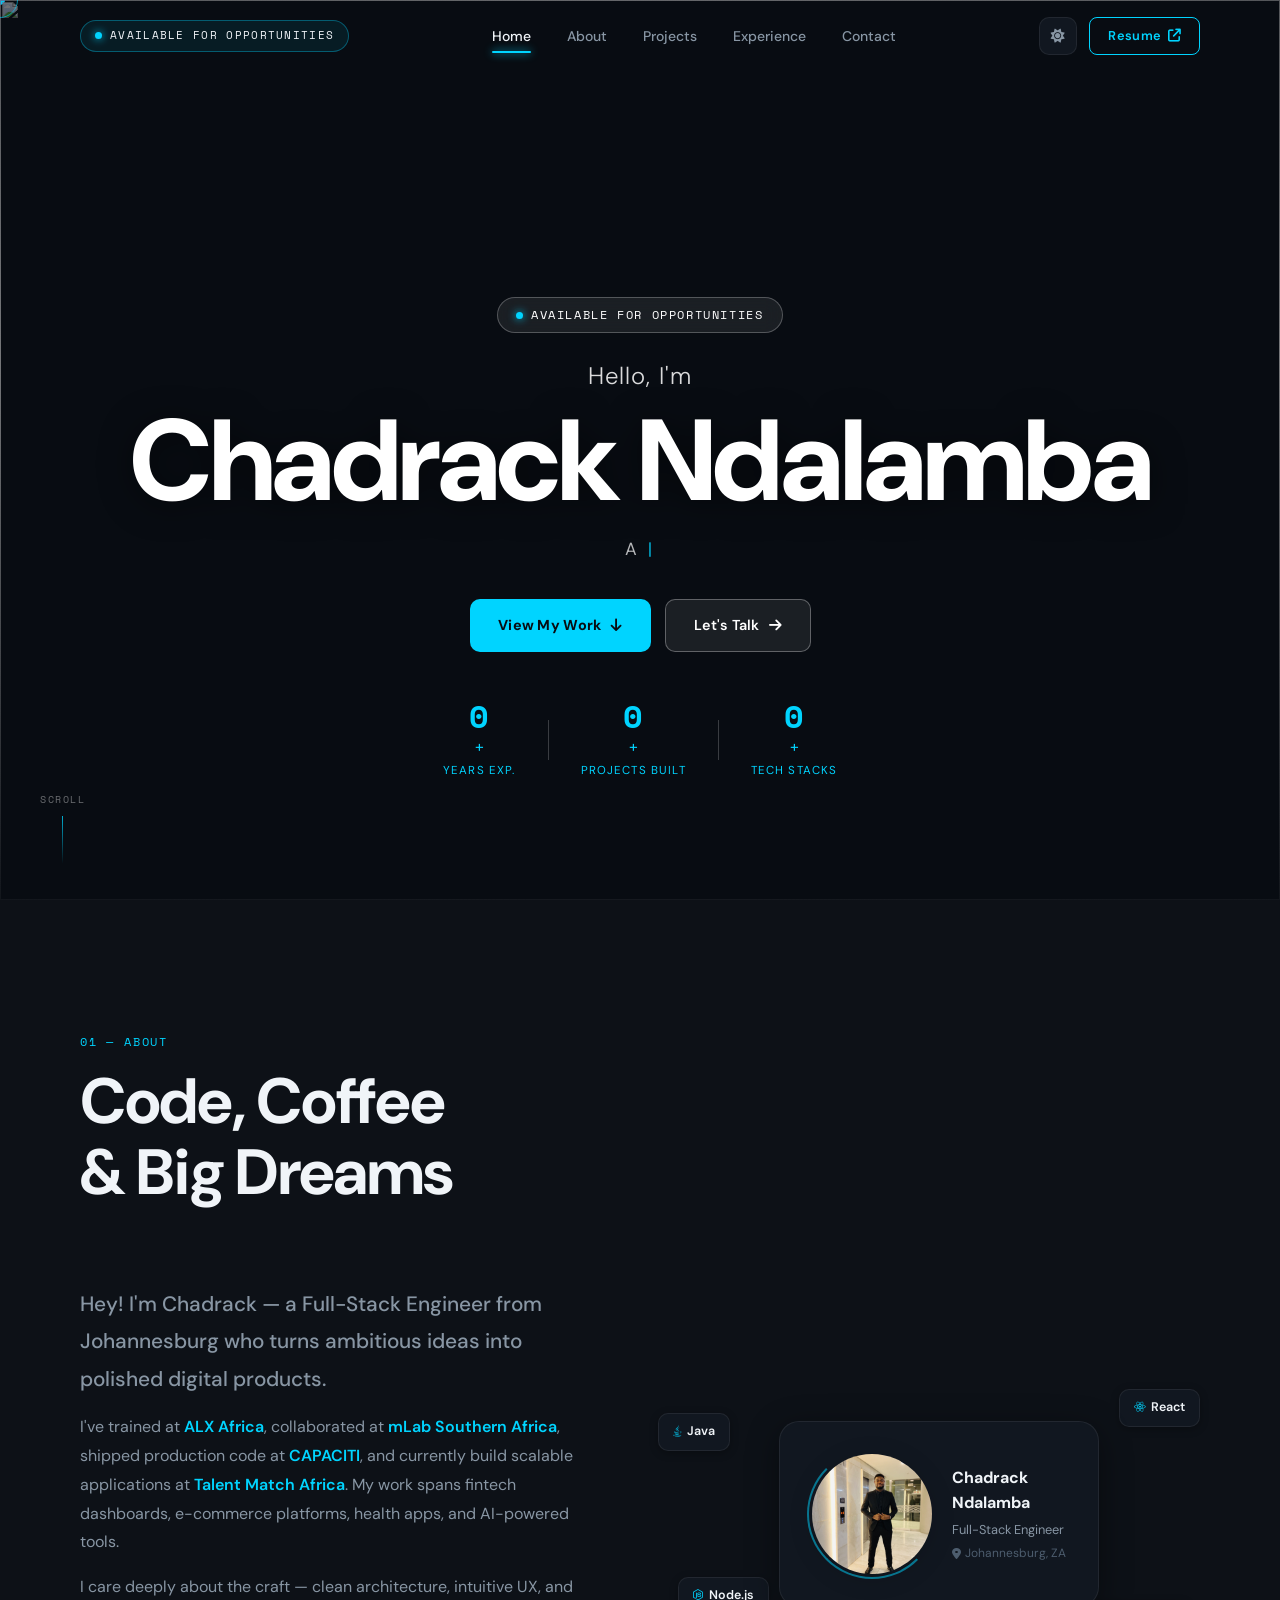
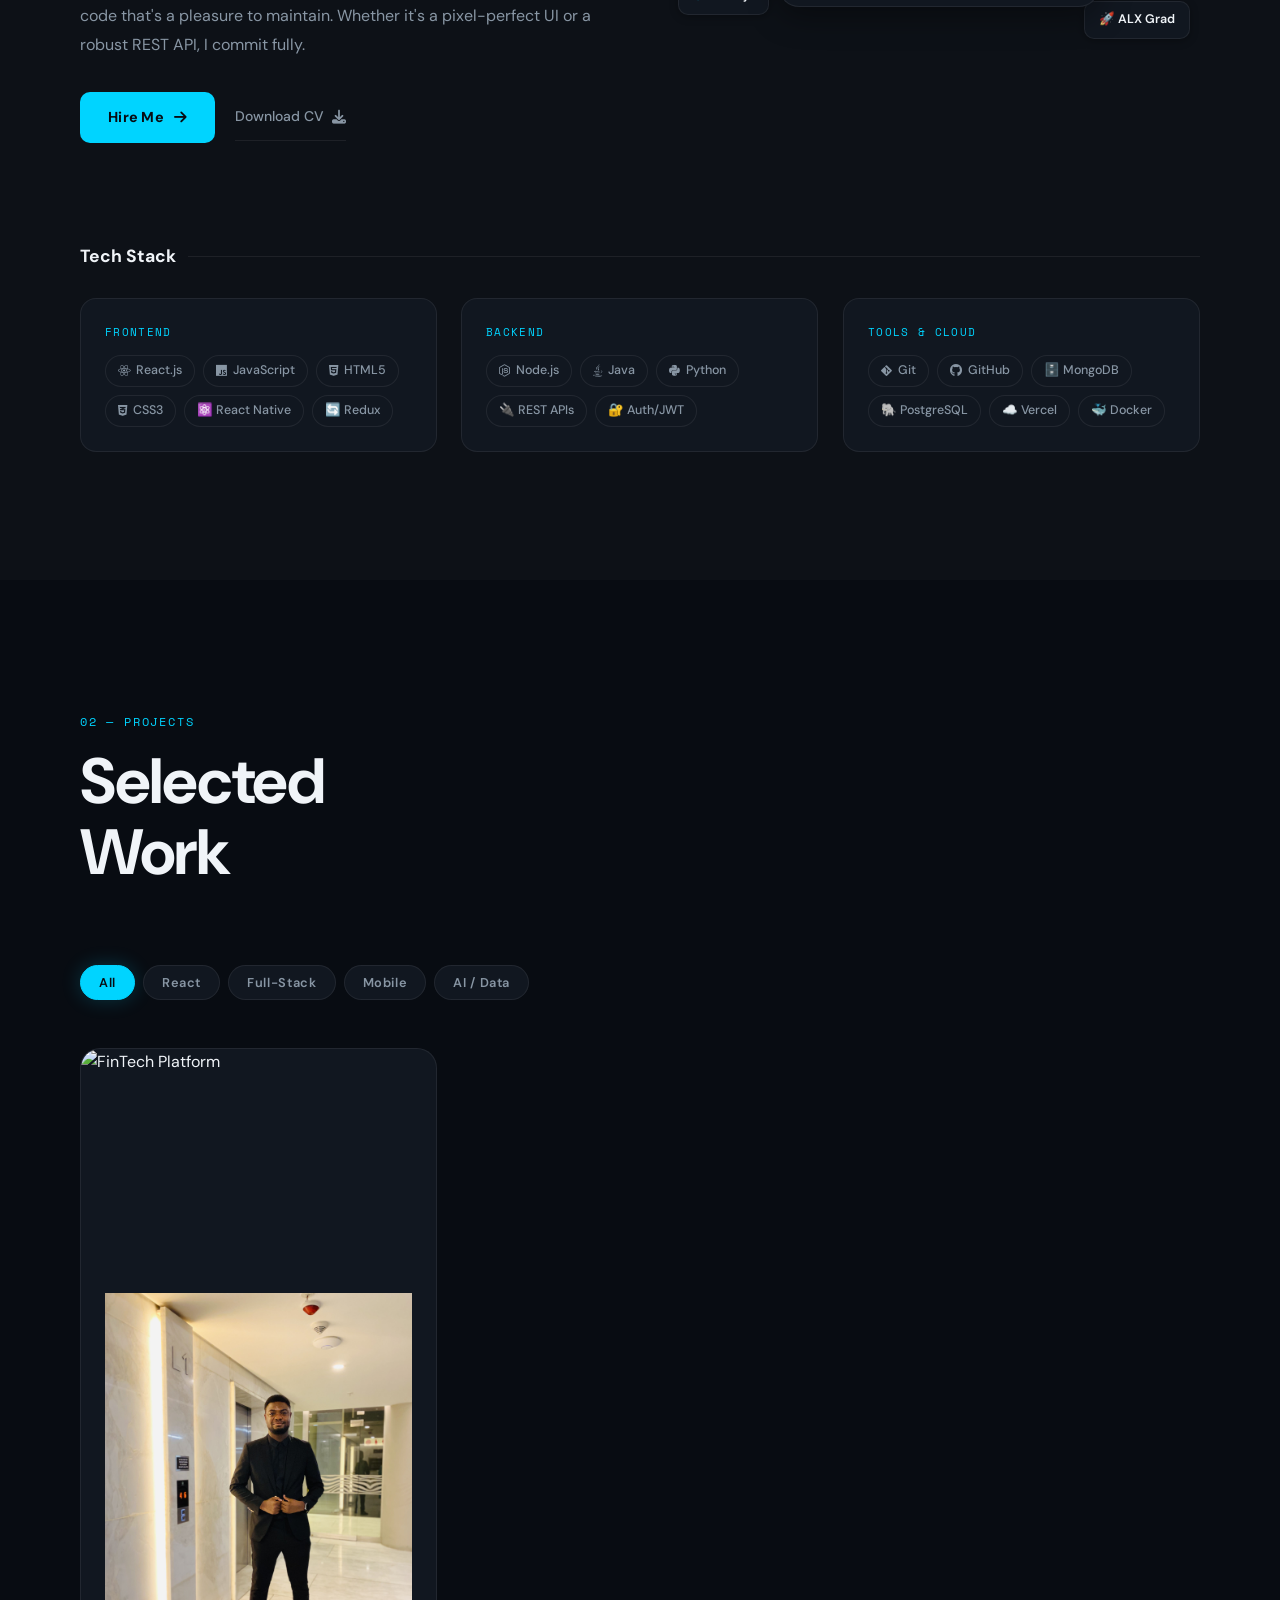
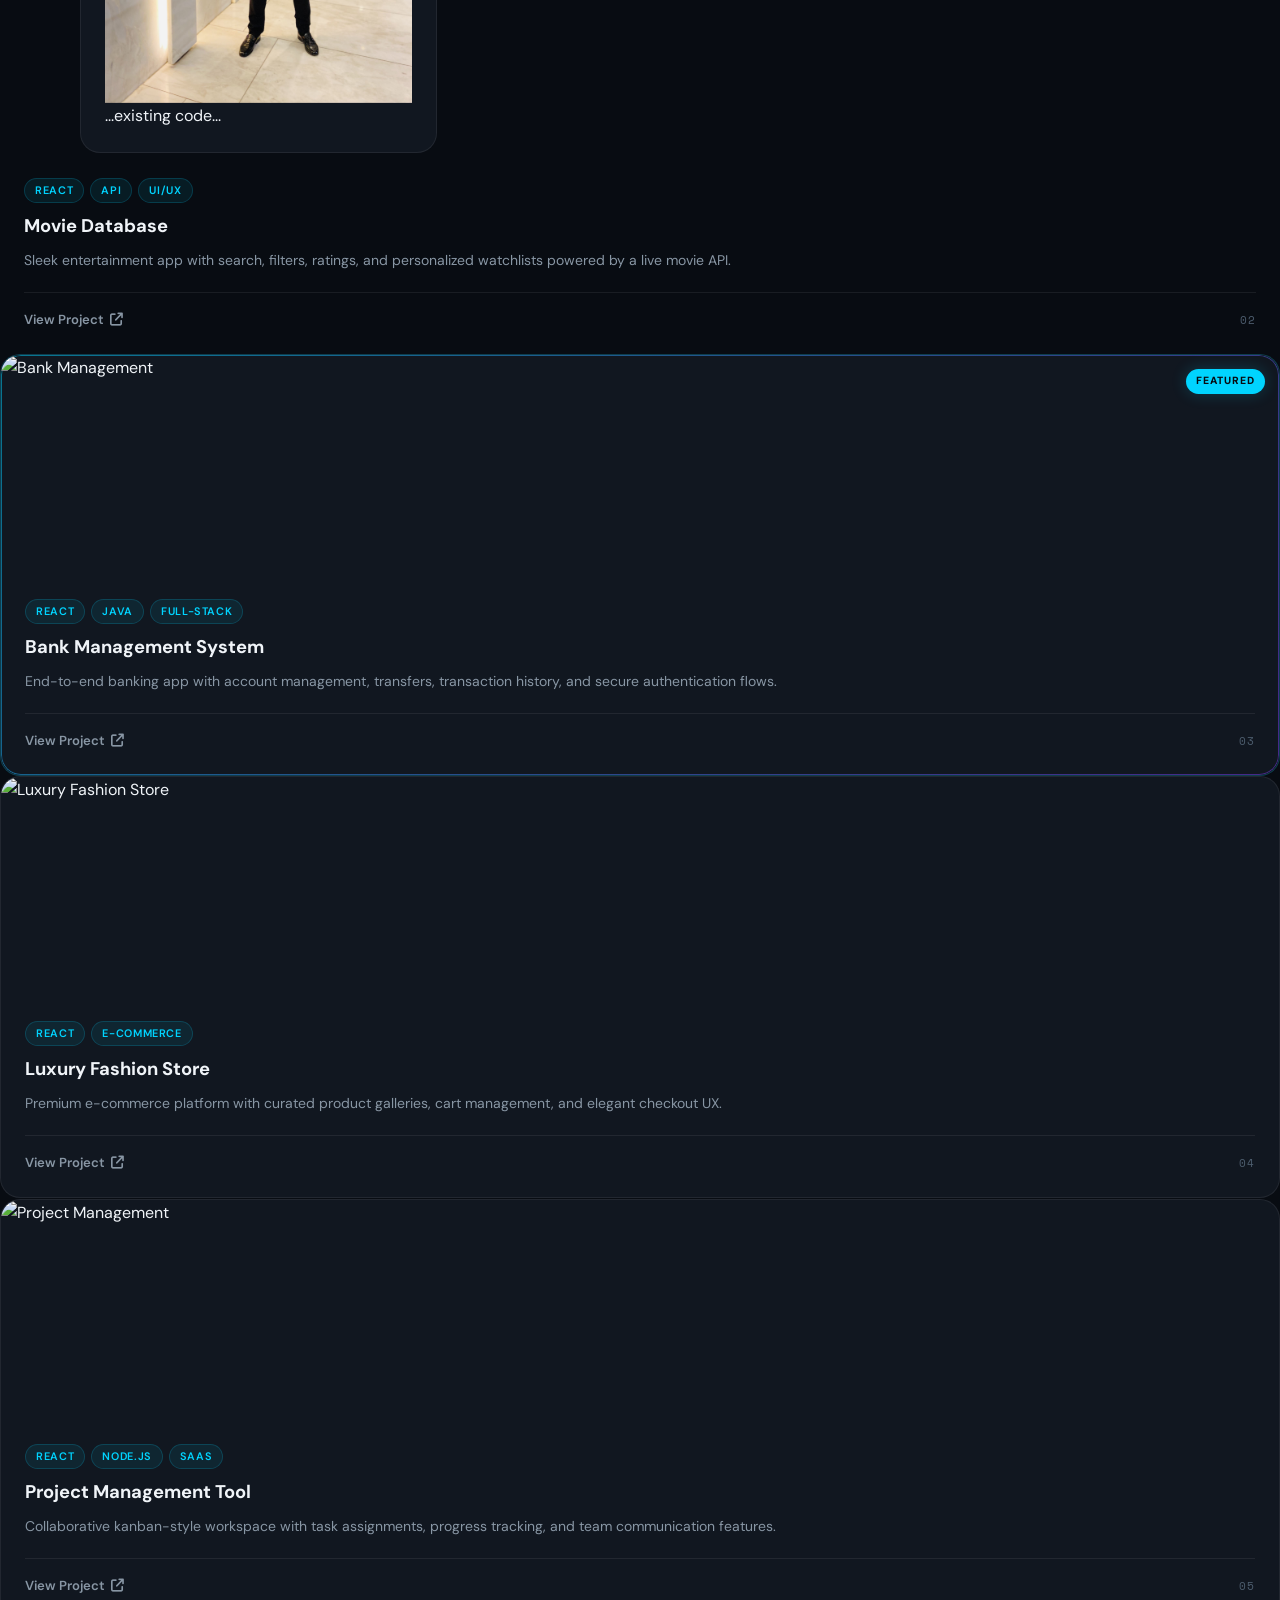
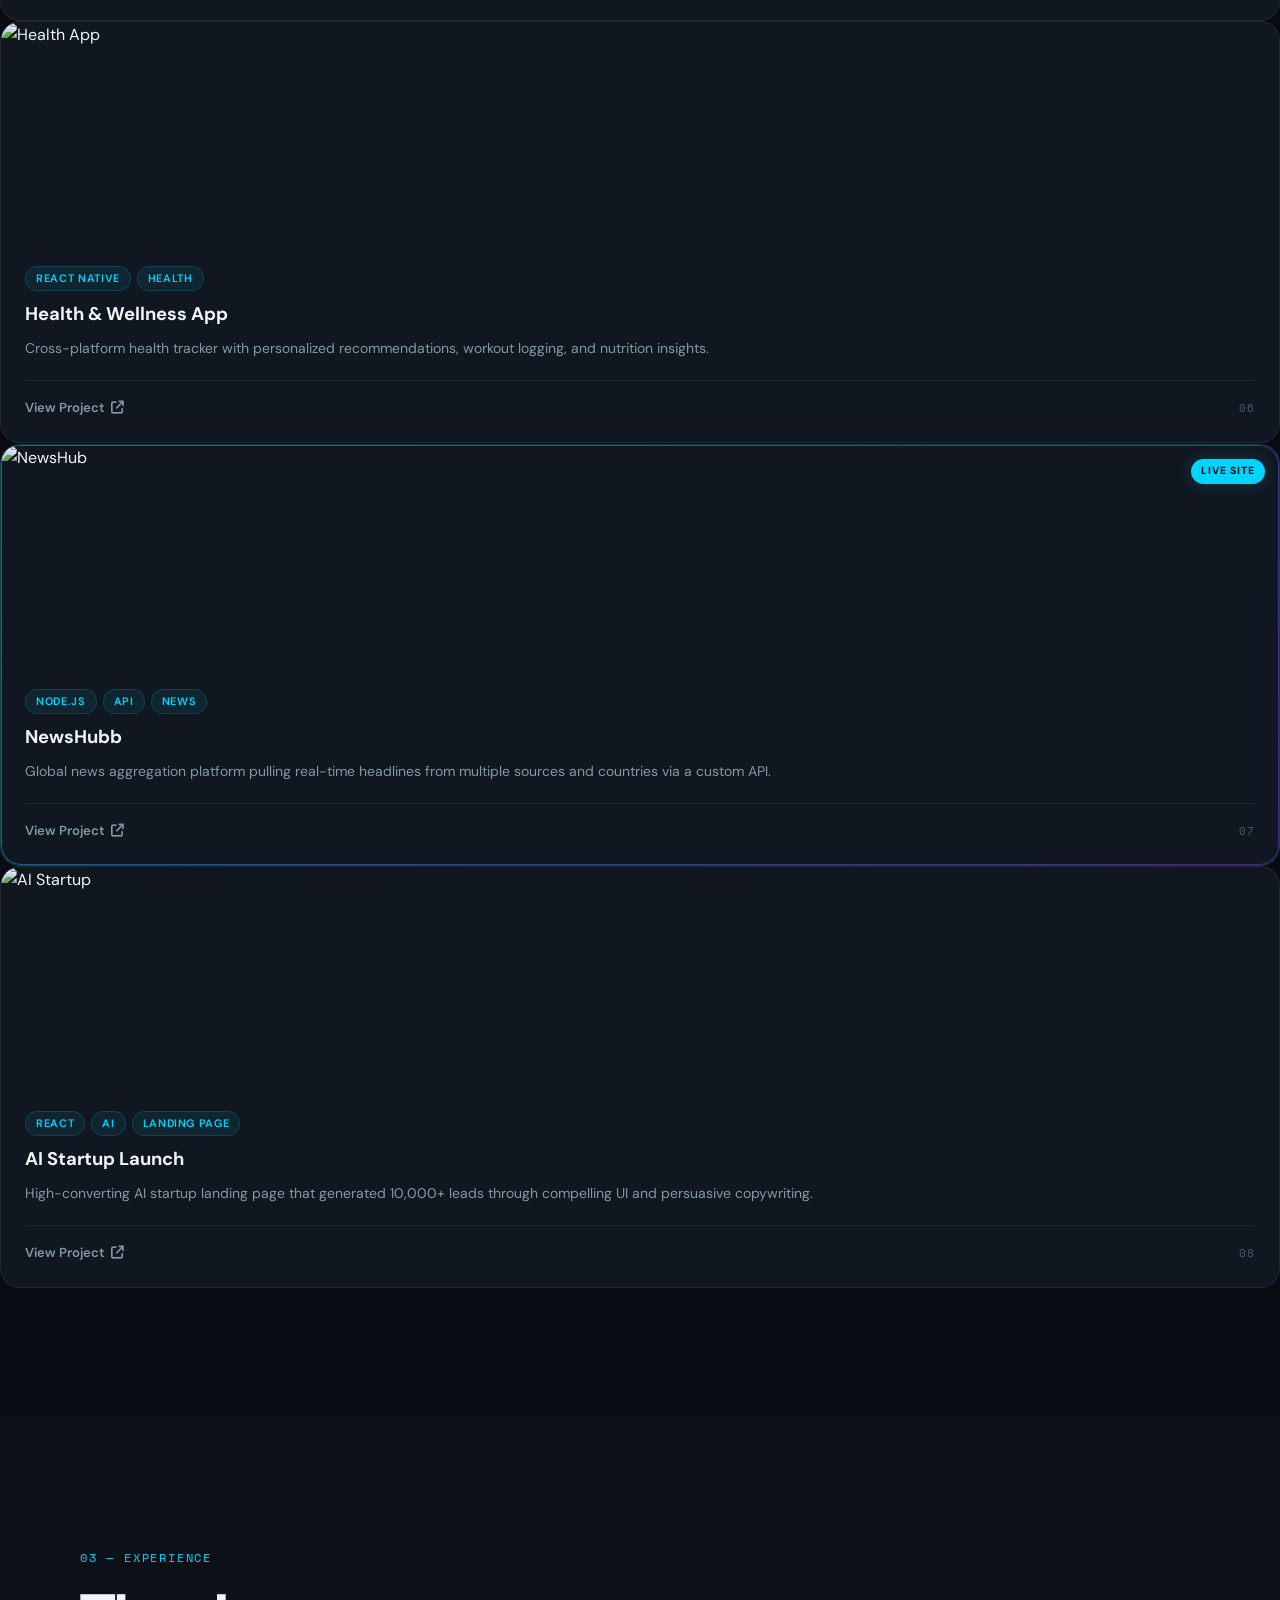
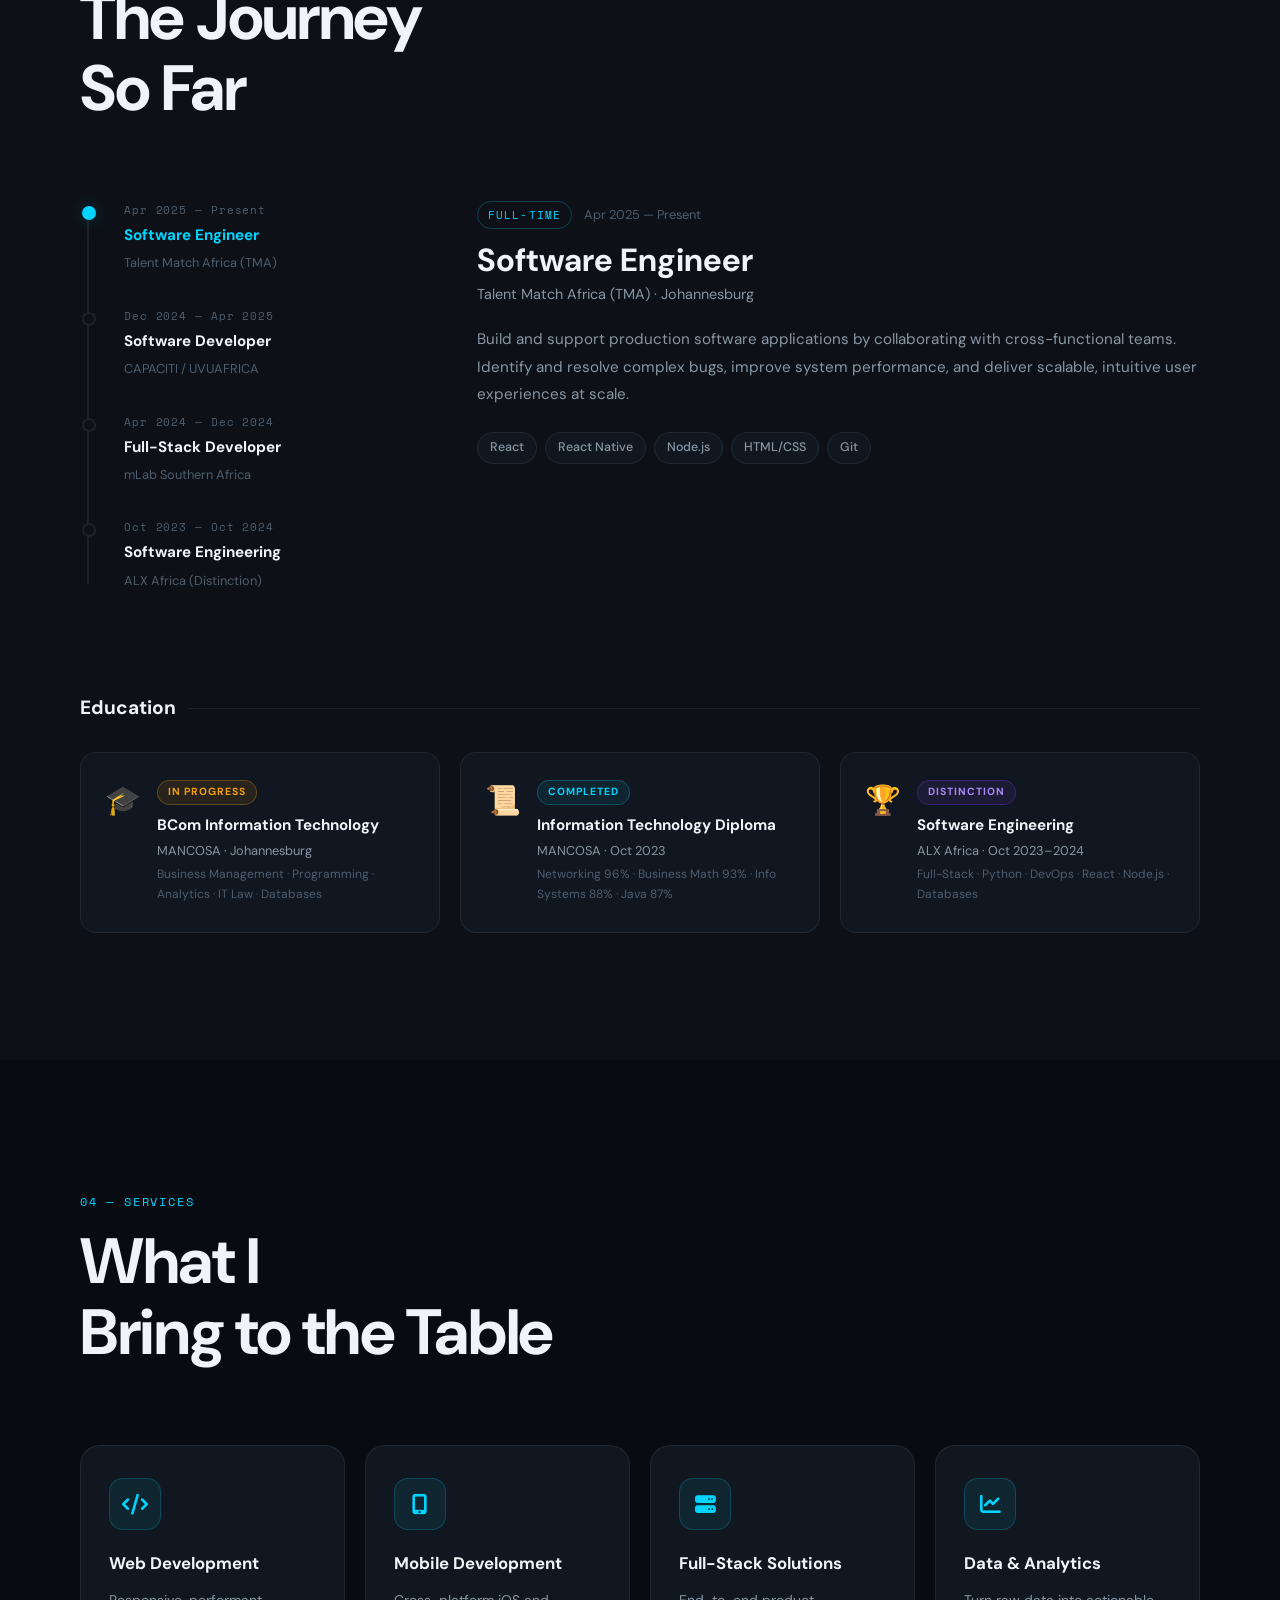
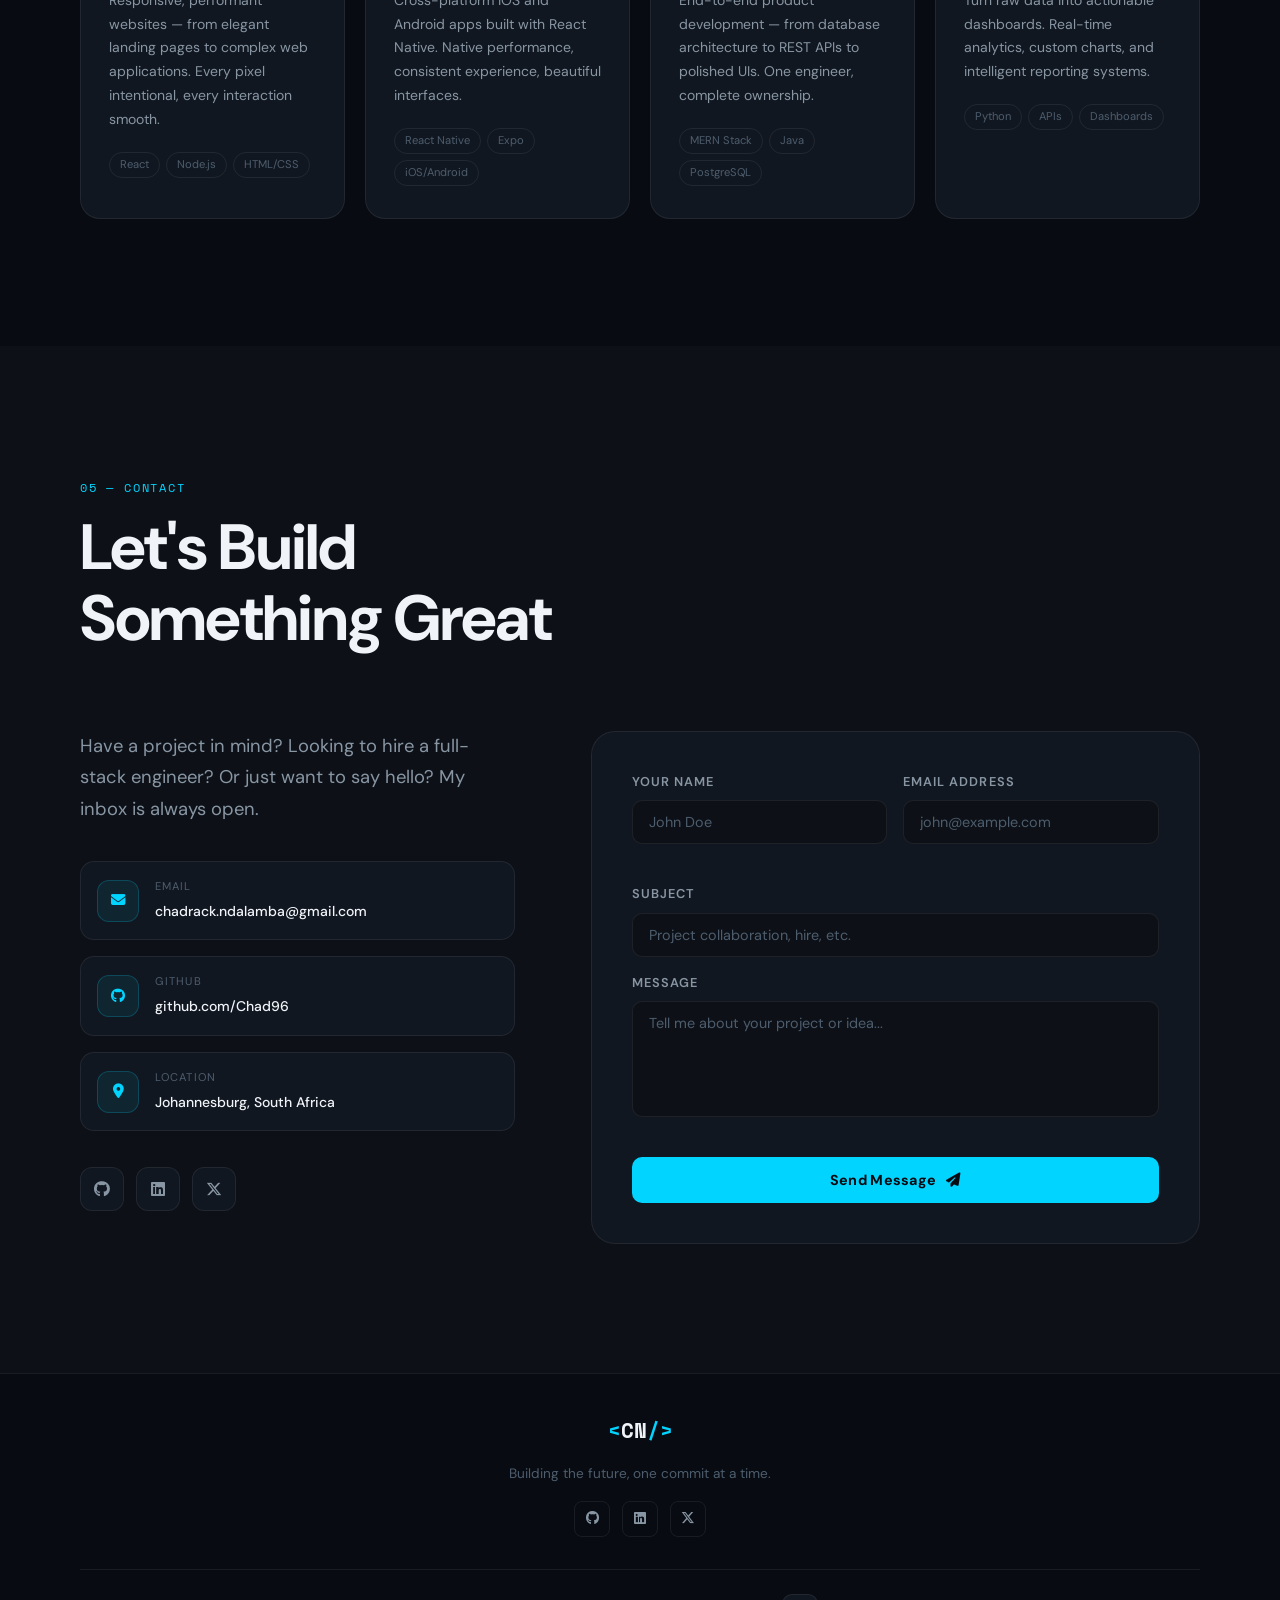
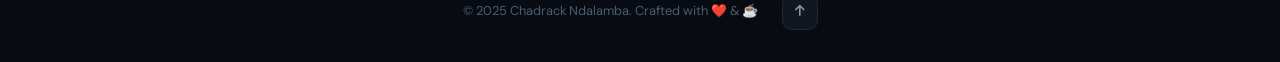
==== portfolio.html @ 67f68568 "first commit" ====
<!DOCTYPE html>
<html lang="en" data-theme="dark">
<head>
  <meta charset="UTF-8" />
  <meta name="viewport" content="width=device-width, initial-scale=1.0" />
  <title>Chadrack Ndalamba — Full-Stack Engineer</title>
  <meta name="description" content="Full-Stack Software Engineer crafting premium digital experiences. React, Node.js, Java, Python." />

  <!-- Fonts -->
  <link rel="preconnect" href="https://fonts.googleapis.com" />
  <link rel="preconnect" href="https://fonts.gstatic.com" crossorigin />
  <link href="https://fonts.googleapis.com/css2?family=DM+Sans:ital,wght@0,300;0,400;0,500;0,600;1,300&family=Space+Mono:wght@400;700&display=swap" rel="stylesheet" />

  <!-- Icons -->
  <link rel="stylesheet" href="https://cdnjs.cloudflare.com/ajax/libs/font-awesome/6.5.0/css/all.min.css" />

  <!-- AOS -->
  <link rel="stylesheet" href="https://cdnjs.cloudflare.com/ajax/libs/aos/2.3.4/aos.css" />

  <style>
/* ═══════════════════════════════════════════════════════════════
   CHADRACK NDALAMBA — PREMIUM PORTFOLIO
   CSS Architecture: Variables → Reset → Base → Components → Sections
   ═══════════════════════════════════════════════════════════════ */

/* ─── CSS CUSTOM PROPERTIES ─── */
:root {
  /* Core palette — dark luxury */
  --bg-primary: #080c12;
  --bg-secondary: #0d1117;
  --bg-card: #111720;
  --bg-glass: rgba(13, 17, 23, 0.7);
  --bg-glass-border: rgba(255, 255, 255, 0.07);

  /* Accent — electric cyan */
  --accent: #00d4ff;
  --accent-glow: rgba(0, 212, 255, 0.2);
  --accent-dim: rgba(0, 212, 255, 0.08);
  --accent-2: #7c3aed;       /* purple secondary */
  --accent-3: #f59e0b;       /* amber tertiary */

  /* Text */
  --text-primary: #f0f4f8;
  --text-secondary: #8896a4;
  --text-muted: #4d5d6e;
  --text-accent: var(--accent);

  /* Borders */
  --border: rgba(255, 255, 255, 0.07);
  --border-hover: rgba(0, 212, 255, 0.3);

  /* Spacing */
  --section-padding: clamp(80px, 10vw, 140px);
  --container-width: 1200px;

  /* Shadows */
  --shadow-sm: 0 2px 8px rgba(0, 0, 0, 0.3);
  --shadow-md: 0 8px 32px rgba(0, 0, 0, 0.4);
  --shadow-lg: 0 24px 64px rgba(0, 0, 0, 0.5);
  --shadow-accent: 0 0 40px rgba(0, 212, 255, 0.15);
  --shadow-card-hover: 0 20px 60px rgba(0, 0, 0, 0.5), 0 0 30px rgba(0, 212, 255, 0.1);

  /* Typography */
  --font-body: 'DM Sans', sans-serif;
  --font-mono: 'Space Mono', monospace;

  /* Transitions */
  --ease: cubic-bezier(0.4, 0, 0.2, 1);
  --ease-bounce: cubic-bezier(0.34, 1.56, 0.64, 1);
  --transition: 0.3s var(--ease);
  --transition-slow: 0.6s var(--ease);

  /* Navbar */
  --navbar-height: 72px;
}

/* ─── LIGHT THEME ─── */
[data-theme="light"] {
  --bg-primary: #f8fafc;
  --bg-secondary: #f1f5f9;
  --bg-card: #ffffff;
  --bg-glass: rgba(248, 250, 252, 0.8);
  --bg-glass-border: rgba(0, 0, 0, 0.08);
  --text-primary: #0f172a;
  --text-secondary: #475569;
  --text-muted: #94a3b8;
  --border: rgba(0, 0, 0, 0.08);
  --shadow-md: 0 8px 32px rgba(0, 0, 0, 0.1);
  --shadow-card-hover: 0 20px 60px rgba(0, 0, 0, 0.15), 0 0 30px rgba(0, 212, 255, 0.12);
}

/* ─── RESET & BASE ─── */
*, *::before, *::after {
  margin: 0;
  padding: 0;
  box-sizing: border-box;
}

html {
  scroll-behavior: smooth;
  font-size: 16px;
}

body {
  font-family: var(--font-body);
  background-color: var(--bg-primary);
  color: var(--text-primary);
  line-height: 1.6;
  overflow-x: hidden;
  cursor: none; /* hidden for custom cursor */
  transition: background-color 0.4s var(--ease), color 0.4s var(--ease);
}

/* Mobile: restore default cursor */
@media (hover: none) {
  body { cursor: auto; }
}

img { display: block; width: 100%; object-fit: cover; }
a { text-decoration: none; color: inherit; }
ul { list-style: none; }
button { cursor: none; border: none; background: none; font-family: inherit; }
@media (hover: none) { button { cursor: pointer; } }

/* ─── SCROLLBAR ─── */
::-webkit-scrollbar { width: 4px; }
::-webkit-scrollbar-track { background: var(--bg-primary); }
::-webkit-scrollbar-thumb { background: var(--accent); border-radius: 2px; }

/* ─── SELECTION ─── */
::selection { background: var(--accent); color: var(--bg-primary); }

/* ═══════════════════════════════════════════════════════════════
   CUSTOM CURSOR
   ═══════════════════════════════════════════════════════════════ */
#cursor {
  width: 10px; height: 10px;
  background: var(--accent);
  border-radius: 50%;
  position: fixed;
  top: 0; left: 0;
  pointer-events: none;
  z-index: 9999;
  transform: translate(-50%, -50%);
  transition: width 0.2s, height 0.2s, background 0.2s;
  mix-blend-mode: difference;
}

#cursor-follower {
  width: 36px; height: 36px;
  border: 1px solid var(--accent);
  border-radius: 50%;
  position: fixed;
  top: 0; left: 0;
  pointer-events: none;
  z-index: 9998;
  transform: translate(-50%, -50%);
  transition: transform 0.12s var(--ease), width 0.3s, height 0.3s, opacity 0.3s;
  opacity: 0.6;
}

body.cursor-hover #cursor { width: 16px; height: 16px; }
body.cursor-hover #cursor-follower { width: 56px; height: 56px; opacity: 0.3; }

@media (hover: none) {
  #cursor, #cursor-follower { display: none; }
}

/* ═══════════════════════════════════════════════════════════════
   SCROLL PROGRESS
   ═══════════════════════════════════════════════════════════════ */
#scroll-progress {
  position: fixed;
  top: 0; left: 0;
  height: 3px;
  width: 0%;
  background: linear-gradient(90deg, var(--accent), var(--accent-2));
  z-index: 9997;
  transition: width 0.1s linear;
  box-shadow: 0 0 12px var(--accent);
}

/* ═══════════════════════════════════════════════════════════════
   LOADER
   ═══════════════════════════════════════════════════════════════ */
#loader {
  position: fixed;
  inset: 0;
  background: var(--bg-primary);
  display: flex;
  align-items: center;
  justify-content: center;
  z-index: 10000;
  transition: opacity 0.5s var(--ease), visibility 0.5s;
}

#loader.hidden {
  opacity: 0;
  visibility: hidden;
  pointer-events: none;
}

.loader-inner { text-align: center; }

.loader-logo {
  font-family: var(--font-mono);
  font-size: 2rem;
  font-weight: 700;
  color: var(--accent);
  letter-spacing: 0.2em;
  margin-bottom: 24px;
  animation: pulseGlow 1s ease-in-out infinite;
}

.loader-bar {
  width: 200px;
  height: 2px;
  background: var(--border);
  border-radius: 2px;
  overflow: hidden;
  margin: 0 auto;
}

.loader-bar span {
  display: block;
  height: 100%;
  background: linear-gradient(90deg, var(--accent), var(--accent-2));
  animation: loadBar 1.8s var(--ease) forwards;
  box-shadow: 0 0 8px var(--accent);
}

@keyframes loadBar {
  0% { width: 0; }
  60% { width: 80%; }
  100% { width: 100%; }
}

@keyframes pulseGlow {
  0%, 100% { text-shadow: 0 0 20px rgba(0, 212, 255, 0.4); }
  50% { text-shadow: 0 0 40px rgba(0, 212, 255, 0.8); }
}

/* ═══════════════════════════════════════════════════════════════
   NAVBAR
   ═══════════════════════════════════════════════════════════════ */
#navbar {
  position: fixed;
  top: 0; left: 0; right: 0;
  height: var(--navbar-height);
  z-index: 1000;
  transition: background var(--transition), box-shadow var(--transition), border-bottom var(--transition);
}

#navbar.scrolled {
  background: var(--bg-glass);
  backdrop-filter: blur(20px) saturate(180%);
  -webkit-backdrop-filter: blur(20px) saturate(180%);
  border-bottom: 1px solid var(--bg-glass-border);
  box-shadow: var(--shadow-md);
}

.nav-container {
  max-width: var(--container-width);
  margin: 0 auto;
  padding: 0 clamp(20px, 4vw, 40px);
  height: 100%;
  display: flex;
  align-items: center;
  justify-content: space-between;
  gap: 24px;
}

.nav-logo {
  font-family: var(--font-mono);
  font-size: 1.1rem;
  font-weight: 700;
  color: var(--text-primary);
  letter-spacing: 0.05em;
  transition: color var(--transition);
}

.nav-logo .logo-bracket { color: var(--accent); }
.nav-logo:hover { color: var(--accent); }

.nav-availability {
  display: inline-flex;
  align-items: center;
  gap: 8px;
  font-family: var(--font-mono);
  font-size: 0.68rem;
  letter-spacing: 0.12em;
  text-transform: uppercase;
  color: var(--text-primary);
  border: 1px solid rgba(0, 212, 255, 0.35);
  background: var(--accent-dim);
  padding: 6px 14px;
  border-radius: 100px;
  transition: all var(--transition);
  white-space: nowrap;
}

.nav-availability:hover {
  background: var(--accent);
  color: var(--bg-primary);
  border-color: var(--accent);
  box-shadow: 0 0 16px var(--accent-glow);
}

.nav-links {
  display: flex;
  align-items: center;
  gap: 8px;
}

.nav-link {
  font-size: 0.875rem;
  font-weight: 500;
  color: var(--text-secondary);
  padding: 6px 14px;
  border-radius: 6px;
  transition: color var(--transition), background var(--transition);
  position: relative;
}

.nav-link::after {
  content: '';
  position: absolute;
  bottom: -2px; left: 50%; right: 50%;
  height: 2px;
  background: var(--accent);
  transition: left 0.3s var(--ease), right 0.3s var(--ease);
  border-radius: 2px;
}

.nav-link:hover, .nav-link.active {
  color: var(--text-primary);
}

.nav-link.active::after {
  left: 14px; right: 14px;
  box-shadow: 0 0 8px var(--accent);
}

.nav-actions {
  display: flex;
  align-items: center;
  gap: 12px;
}

#theme-toggle {
  width: 38px; height: 38px;
  border-radius: 10px;
  background: var(--bg-card);
  border: 1px solid var(--border);
  color: var(--text-secondary);
  display: flex;
  align-items: center;
  justify-content: center;
  transition: all var(--transition);
  font-size: 0.875rem;
}

#theme-toggle:hover {
  border-color: var(--accent);
  color: var(--accent);
  box-shadow: 0 0 16px var(--accent-glow);
}

.btn-nav {
  font-size: 0.8rem;
  font-weight: 600;
  letter-spacing: 0.03em;
  color: var(--accent);
  border: 1px solid var(--accent);
  padding: 8px 18px;
  border-radius: 8px;
  transition: all var(--transition);
  display: flex;
  align-items: center;
  gap: 6px;
}

.btn-nav:hover {
  background: var(--accent);
  color: var(--bg-primary);
  box-shadow: 0 0 24px var(--accent-glow);
}

/* Hamburger */
#hamburger {
  display: none;
  flex-direction: column;
  gap: 5px;
  width: 28px;
  padding: 4px;
}

#hamburger span {
  display: block;
  height: 2px;
  background: var(--text-primary);
  border-radius: 2px;
  transition: all 0.3s var(--ease);
  transform-origin: center;
}

#hamburger.open span:nth-child(1) { transform: translateY(7px) rotate(45deg); }
#hamburger.open span:nth-child(2) { opacity: 0; transform: scaleX(0); }
#hamburger.open span:nth-child(3) { transform: translateY(-7px) rotate(-45deg); }

/* Mobile Menu */
#mobile-menu {
  position: fixed;
  top: var(--navbar-height); left: 0; right: 0;
  background: var(--bg-glass);
  backdrop-filter: blur(24px);
  -webkit-backdrop-filter: blur(24px);
  border-bottom: 1px solid var(--border);
  padding: 24px;
  transform: translateY(-100%);
  opacity: 0;
  transition: transform 0.4s var(--ease), opacity 0.4s var(--ease);
  pointer-events: none;
  z-index: 999;
}

#mobile-menu.open {
  transform: translateY(0);
  opacity: 1;
  pointer-events: auto;
}

#mobile-menu ul { display: flex; flex-direction: column; gap: 4px; }

.mobile-link {
  display: block;
  padding: 12px 16px;
  font-size: 1rem;
  font-weight: 500;
  color: var(--text-secondary);
  border-radius: 8px;
  transition: all var(--transition);
}

.mobile-link:hover {
  color: var(--accent);
  background: var(--accent-dim);
  padding-left: 24px;
}

/* ═══════════════════════════════════════════════════════════════
   COMMON COMPONENTS
   ═══════════════════════════════════════════════════════════════ */
.container {
  max-width: var(--container-width);
  margin: 0 auto;
  padding: 0 clamp(20px, 4vw, 40px);
}

.section {
  padding: var(--section-padding) 0;
  position: relative;
}

.section-header {
  margin-bottom: clamp(48px, 6vw, 80px);
}

.section-label {
  display: inline-block;
  font-family: var(--font-mono);
  font-size: 0.75rem;
  letter-spacing: 0.15em;
  text-transform: uppercase;
  color: var(--accent);
  margin-bottom: 16px;
}

.section-title {
  font-size: clamp(2.4rem, 5vw, 4rem);
  font-weight: 700;
  line-height: 1.1;
  letter-spacing: -0.02em;
  color: var(--text-primary);
}

/* Buttons */
.btn-primary {
  display: inline-flex;
  align-items: center;
  gap: 10px;
  background: var(--accent);
  color: var(--bg-primary);
  font-weight: 700;
  font-size: 0.9rem;
  letter-spacing: 0.02em;
  padding: 14px 28px;
  border-radius: 10px;
  transition: all var(--transition);
  border: none;
  cursor: none;
  position: relative;
  overflow: hidden;
}

.btn-primary::before {
  content: '';
  position: absolute;
  inset: 0;
  background: linear-gradient(135deg, rgba(255,255,255,0.15), transparent);
  opacity: 0;
  transition: opacity var(--transition);
}

.btn-primary:hover {
  transform: translateY(-2px);
  box-shadow: 0 12px 36px rgba(0, 212, 255, 0.4);
}

.btn-primary:hover::before { opacity: 1; }
.btn-primary:active { transform: translateY(0); }

.btn-secondary {
  display: inline-flex;
  align-items: center;
  gap: 10px;
  background: transparent;
  color: var(--text-primary);
  font-weight: 600;
  font-size: 0.9rem;
  padding: 14px 28px;
  border-radius: 10px;
  border: 1px solid var(--border);
  transition: all var(--transition);
  cursor: none;
}

.btn-secondary:hover {
  border-color: var(--accent);
  color: var(--accent);
  background: var(--accent-dim);
  transform: translateY(-2px);
}

.btn-ghost {
  display: inline-flex;
  align-items: center;
  gap: 8px;
  color: var(--text-secondary);
  font-weight: 500;
  font-size: 0.875rem;
  padding: 12px 0;
  border-bottom: 1px solid var(--border);
  transition: all var(--transition);
}

.btn-ghost:hover { color: var(--accent); border-color: var(--accent); }

.btn-full { width: 100%; justify-content: center; }

.pill {
  display: inline-flex;
  align-items: center;
  gap: 6px;
  font-size: 0.78rem;
  font-weight: 500;
  color: var(--text-secondary);
  background: var(--bg-card);
  border: 1px solid var(--border);
  padding: 5px 12px;
  border-radius: 100px;
  transition: all var(--transition);
  white-space: nowrap;
}

.pill:hover {
  border-color: var(--accent);
  color: var(--accent);
  background: var(--accent-dim);
}

/* ═══════════════════════════════════════════════════════════════
   HERO SECTION — Full-bleed photo background
   ═══════════════════════════════════════════════════════════════ */
.hero {
  position: relative;
  min-height: 100vh;
  display: flex;
  align-items: center;
  justify-content: center;
  overflow: hidden;
}

/* ── Full-screen background photo ── */
.hero-bg-photo {
  position: absolute;
  inset: 0;
  z-index: 0;
  background: var(--bg-primary);
}

.hero-bg-img {
  position: absolute;
  inset: 0;
  width: 100%;
  height: 100%;
  object-fit: contain;
  object-position: center top;
}

/* Dark overlay — deepens toward bottom so text pops */
.hero-overlay {
  position: absolute;
  inset: 0;
  background:
    linear-gradient(
      to bottom,
      rgba(8, 12, 18, 0.45) 0%,
      rgba(8, 12, 18, 0.35) 40%,
      rgba(8, 12, 18, 0.65) 75%,
      rgba(8, 12, 18, 0.92) 100%
    );
  z-index: 1;
}

/* Vignette edges */
.hero-vignette {
  position: absolute;
  inset: 0;
  background: radial-gradient(
    ellipse 100% 100% at 50% 50%,
    transparent 40%,
    rgba(8, 12, 18, 0.5) 100%
  );
  z-index: 2;
}

/* Particle canvas sits above overlays, below text */
#hero-canvas {
  position: absolute;
  inset: 0;
  width: 100%;
  height: 100%;
  opacity: 0.35;
  z-index: 3;
  pointer-events: none;
}

/* ── Text content — centered, bottom-weighted like the screenshot ── */
.hero-content {
  position: relative;
  z-index: 4;
  width: 100%;
  max-width: var(--container-width);
  margin: 0 auto;
  padding: var(--navbar-height) clamp(20px, 6vw, 60px) 120px;
  display: flex;
  flex-direction: column;
  align-items: center;
  justify-content: flex-end;
  min-height: 100vh;
  text-align: center;
}

/* Available badge */
.hero-badge {
  display: inline-flex;
  align-items: center;
  gap: 8px;
  font-family: var(--font-mono);
  font-size: 0.72rem;
  letter-spacing: 0.14em;
  text-transform: uppercase;
  color: #fff;
  border: 1px solid rgba(255, 255, 255, 0.25);
  background: rgba(255, 255, 255, 0.08);
  backdrop-filter: blur(10px);
  -webkit-backdrop-filter: blur(10px);
  padding: 8px 18px;
  border-radius: 100px;
  margin-bottom: 24px;
}

.badge-dot {
  width: 7px; height: 7px;
  background: var(--accent);
  border-radius: 50%;
  animation: badgePulse 2s ease-in-out infinite;
  box-shadow: 0 0 8px var(--accent);
}

@keyframes badgePulse {
  0%, 100% { transform: scale(1); opacity: 1; }
  50% { transform: scale(1.4); opacity: 0.7; }
}

/* "Hello, I'm" greeting line */
.hero-greeting {
  font-size: clamp(1.1rem, 2.5vw, 1.5rem);
  font-weight: 300;
  color: rgba(255, 255, 255, 0.85);
  letter-spacing: 0.04em;
  margin-bottom: 8px;
}

/* Big name — just like the screenshot */
.hero-title {
  font-size: clamp(3rem, 9vw, 7.5rem);
  font-weight: 800;
  line-height: 1.0;
  letter-spacing: -0.03em;
  color: #ffffff;
  margin-bottom: 16px;
  text-shadow: 0 4px 32px rgba(0, 0, 0, 0.5);
}

/* Role / typed line */
.hero-role {
  font-size: clamp(0.85rem, 1.8vw, 1.1rem);
  font-weight: 500;
  letter-spacing: 0.18em;
  text-transform: uppercase;
  color: rgba(255, 255, 255, 0.7);
  margin-bottom: 36px;
  display: flex;
  align-items: center;
  justify-content: center;
  gap: 4px;
}

.role-prefix { font-weight: 400; }

.typed {
  color: var(--accent);
  font-weight: 700;
  text-transform: none;
  letter-spacing: 0;
}

.cursor-blink {
  color: var(--accent);
  animation: blink 0.8s step-end infinite;
  font-weight: 300;
}

@keyframes blink {
  0%, 100% { opacity: 1; }
  50% { opacity: 0; }
}

/* CTA buttons */
.hero-cta {
  display: flex;
  gap: 14px;
  flex-wrap: wrap;
  justify-content: center;
  margin-bottom: 48px;
}

/* Ghost button variant for hero (white border on photo bg) */
.btn-hero-ghost {
  display: inline-flex;
  align-items: center;
  gap: 10px;
  background: rgba(255, 255, 255, 0.08);
  color: #fff;
  font-weight: 600;
  font-size: 0.9rem;
  padding: 14px 28px;
  border-radius: 10px;
  border: 1px solid rgba(255, 255, 255, 0.3);
  backdrop-filter: blur(8px);
  -webkit-backdrop-filter: blur(8px);
  transition: all var(--transition);
  cursor: none;
}

.btn-hero-ghost:hover {
  background: rgba(255, 255, 255, 0.18);
  border-color: rgba(255, 255, 255, 0.6);
  transform: translateY(-2px);
}

/* Stats row */
.hero-stats {
  display: flex;
  align-items: center;
  gap: 32px;
  flex-wrap: wrap;
  justify-content: center;
}

.stat {
  display: flex;
  flex-direction: column;
  align-items: center;
  gap: 2px;
}

.stat-num {
  font-family: var(--font-mono);
  font-size: 2rem;
  font-weight: 700;
  color: #ffffff;
  line-height: 1;
}

.stat span { color: var(--accent); }

.stat-label {
  font-size: 0.72rem;
  color: rgba(255, 255, 255, 0.5);
  text-transform: uppercase;
  letter-spacing: 0.1em;
}

.stat-divider {
  width: 1px;
  height: 40px;
  background: rgba(255, 255, 255, 0.2);
}

/* Scroll hint */
.hero-scroll-hint {
  position: absolute;
  bottom: 36px;
  left: clamp(20px, 4vw, 40px);
  display: flex;
  flex-direction: column;
  align-items: center;
  gap: 8px;
  color: rgba(255, 255, 255, 0.4);
  font-size: 0.65rem;
  letter-spacing: 0.15em;
  text-transform: uppercase;
  font-family: var(--font-mono);
  z-index: 5;
}

.scroll-line {
  width: 1px;
  height: 48px;
  background: linear-gradient(to bottom, rgba(0, 212, 255, 0.8), transparent);
  animation: scrollLine 2s ease-in-out infinite;
}

@keyframes scrollLine {
  0%   { transform: scaleY(0); transform-origin: top; }
  50%  { transform: scaleY(1); transform-origin: top; }
  51%  { transform: scaleY(1); transform-origin: bottom; }
  100% { transform: scaleY(0); transform-origin: bottom; }
}

/* ── Responsive ── */
@media (max-width: 600px) {
  .hero-content {
    padding-bottom: 90px;
    justify-content: flex-end;
  }

  .hero-cta { flex-direction: column; align-items: center; }

  .hero-stats { gap: 20px; }
  .stat-divider { height: 28px; }
}

/* ═══════════════════════════════════════════════════════════════
   ABOUT SECTION
   ═══════════════════════════════════════════════════════════════ */
.about {
  background: var(--bg-secondary);
}

.about-grid {
  display: grid;
  grid-template-columns: 1fr 1fr;
  gap: clamp(40px, 6vw, 80px);
  align-items: center;
  margin-bottom: clamp(60px, 8vw, 100px);
}

.about-lead {
  font-size: clamp(1.1rem, 2vw, 1.3rem);
  font-weight: 500;
  color: var(--text-primary);
  line-height: 1.6;
  margin-bottom: 20px;
}

.about-text p {
  color: var(--text-secondary);
  line-height: 1.8;
  margin-bottom: 16px;
}

.about-text strong { color: var(--accent); font-weight: 600; }

.about-links {
  display: flex;
  gap: 20px;
  flex-wrap: wrap;
  margin-top: 32px;
  align-items: center;
}

/* About visual card */
.about-visual { position: relative; }

.about-card-wrap {
  position: relative;
  display: flex;
  justify-content: center;
  padding: 48px 32px;
}

.about-card {
  background: var(--bg-card);
  border: 1px solid var(--border);
  border-radius: 20px;
  padding: 32px;
  display: flex;
  align-items: center;
  gap: 20px;
  box-shadow: var(--shadow-md);
  position: relative;
  z-index: 1;
  transition: all var(--transition);
  max-width: 320px;
  width: 100%;
}

.about-card:hover {
  border-color: var(--border-hover);
  box-shadow: var(--shadow-accent);
  transform: translateY(-4px);
}

.about-avatar {
  position: relative;
  flex-shrink: 0;
}

.avatar-placeholder {
  width: 64px; height: 64px;
  border-radius: 50%;
  background: linear-gradient(135deg, var(--accent), var(--accent-2));
  display: flex;
  align-items: center;
  justify-content: center;
  font-family: var(--font-mono);
  font-size: 1.1rem;
  font-weight: 700;
  color: var(--bg-primary);
}

.avatar-ring {
  position: absolute;
  inset: -5px;
  border-radius: 50%;
  border: 2px solid var(--accent);
  animation: spin 8s linear infinite;
  border-top-color: transparent;
  border-right-color: transparent;
  opacity: 0.5;
}

@keyframes spin { to { transform: rotate(360deg); } }

.about-card-info { display: flex; flex-direction: column; gap: 4px; }
.card-name { font-weight: 700; font-size: 1rem; color: var(--text-primary); }
.card-role { font-size: 0.8rem; color: var(--text-secondary); }
.card-location { font-size: 0.75rem; color: var(--text-muted); display: flex; align-items: center; gap: 4px; }

/* Floating tags */
.float-tag {
  position: absolute;
  background: var(--bg-card);
  border: 1px solid var(--border);
  border-radius: 10px;
  padding: 8px 14px;
  font-size: 0.78rem;
  font-weight: 600;
  color: var(--text-primary);
  display: flex;
  align-items: center;
  gap: 6px;
  box-shadow: var(--shadow-sm);
  white-space: nowrap;
}

.float-tag i { color: var(--accent); font-size: 0.9em; }
.tag-1 { top: 16px; right: 0; animation: floatTag 4s ease-in-out infinite; }
.tag-2 { bottom: 40px; left: 0; animation: floatTag 4s ease-in-out infinite 1s; }
.tag-3 { top: 40px; left: -20px; animation: floatTag 4s ease-in-out infinite 2s; }
.tag-4 { bottom: 16px; right: 10px; animation: floatTag 4s ease-in-out infinite 0.5s; }

@keyframes floatTag {
  0%, 100% { transform: translateY(0); }
  50% { transform: translateY(-6px); }
}

/* Skills */
.skills-section { }

.skills-title {
  font-size: 1.1rem;
  font-weight: 700;
  color: var(--text-primary);
  margin-bottom: 28px;
  display: flex;
  align-items: center;
  gap: 12px;
}

.skills-title::after {
  content: '';
  flex: 1;
  height: 1px;
  background: var(--border);
}

.skills-grid {
  display: grid;
  grid-template-columns: repeat(auto-fit, minmax(260px, 1fr));
  gap: 24px;
}

.skill-category {
  background: var(--bg-card);
  border: 1px solid var(--border);
  border-radius: 16px;
  padding: 24px;
  transition: all var(--transition);
}

.skill-category:hover {
  border-color: var(--border-hover);
  box-shadow: var(--shadow-accent);
}

.skill-cat-label {
  display: block;
  font-family: var(--font-mono);
  font-size: 0.7rem;
  text-transform: uppercase;
  letter-spacing: 0.12em;
  color: var(--accent);
  margin-bottom: 14px;
}

.skill-pills { display: flex; flex-wrap: wrap; gap: 8px; }

/* ═══════════════════════════════════════════════════════════════
   PROJECTS SECTION
   ═══════════════════════════════════════════════════════════════ */
.projects { background: var(--bg-primary); }

/* Filter tabs */
.project-filters {
  display: flex;
  gap: 8px;
  flex-wrap: wrap;
  margin-bottom: 48px;
}

.filter-btn {
  font-size: 0.8rem;
  font-weight: 600;
  letter-spacing: 0.05em;
  color: var(--text-secondary);
  border: 1px solid var(--border);
  background: var(--bg-card);
  padding: 8px 18px;
  border-radius: 100px;
  transition: all var(--transition);
  cursor: none;
}

.filter-btn:hover {
  border-color: var(--accent);
  color: var(--accent);
}

.filter-btn.active {
  background: var(--accent);
  border-color: var(--accent);
  color: var(--bg-primary);
  box-shadow: 0 0 20px var(--accent-glow);
}

/* Projects grid */
.projects-grid {
  display: grid;
  grid-template-columns: repeat(auto-fill, minmax(340px, 1fr));
  gap: 24px;
}

.project-card {
  background: var(--bg-card);
  border: 1px solid var(--border);
  border-radius: 20px;
  overflow: hidden;
  transition: all 0.4s var(--ease);
  position: relative;
  cursor: none;
}

.project-card:hover {
  border-color: var(--border-hover);
  transform: translateY(-6px) scale(1.01);
  box-shadow: var(--shadow-card-hover);
}

.project-card.hidden {
  display: none;
}

/* Featured card styling */
.project-card.featured {
  border-color: rgba(0, 212, 255, 0.2);
}

.project-card.featured::before {
  content: '';
  position: absolute;
  inset: 0;
  border-radius: 20px;
  padding: 1px;
  background: linear-gradient(135deg, var(--accent), var(--accent-2));
  -webkit-mask: linear-gradient(#fff 0 0) content-box, linear-gradient(#fff 0 0);
  mask: linear-gradient(#fff 0 0) content-box, linear-gradient(#fff 0 0);
  -webkit-mask-composite: xor;
  mask-composite: exclude;
  opacity: 0.5;
  pointer-events: none;
  transition: opacity var(--transition);
}

.project-card.featured:hover::before { opacity: 1; }

.project-image {
  position: relative;
  height: 220px;
  overflow: hidden;
}

.project-image img {
  width: 100%;
  height: 100%;
  object-fit: cover;
  transition: transform 0.6s var(--ease);
}

.project-card:hover .project-image img {
  transform: scale(1.07);
}

/* Image overlay on hover */
.project-overlay {
  position: absolute;
  inset: 0;
  background: rgba(8, 12, 18, 0.85);
  display: flex;
  align-items: center;
  justify-content: center;
  opacity: 0;
  transition: opacity 0.35s var(--ease);
  backdrop-filter: blur(4px);
}

.project-card:hover .project-overlay { opacity: 1; }

.overlay-links {
  display: flex;
  gap: 12px;
  transform: translateY(12px);
  transition: transform 0.35s var(--ease) 0.05s;
}

.project-card:hover .overlay-links { transform: translateY(0); }

.overlay-btn {
  display: inline-flex;
  align-items: center;
  gap: 6px;
  font-size: 0.8rem;
  font-weight: 600;
  color: var(--text-primary);
  background: rgba(255,255,255,0.08);
  border: 1px solid rgba(255,255,255,0.15);
  padding: 8px 16px;
  border-radius: 8px;
  transition: all var(--transition);
  cursor: none;
}

.overlay-btn:hover {
  background: var(--accent);
  border-color: var(--accent);
  color: var(--bg-primary);
}

.featured-badge {
  position: absolute;
  top: 14px; right: 14px;
  background: var(--accent);
  color: var(--bg-primary);
  font-size: 0.65rem;
  font-weight: 800;
  letter-spacing: 0.1em;
  text-transform: uppercase;
  padding: 4px 10px;
  border-radius: 100px;
  box-shadow: 0 0 16px var(--accent-glow);
}

.project-content { padding: 24px; }

.project-tags {
  display: flex;
  gap: 6px;
  flex-wrap: wrap;
  margin-bottom: 12px;
}

.tag {
  font-size: 0.68rem;
  font-weight: 600;
  letter-spacing: 0.06em;
  text-transform: uppercase;
  color: var(--accent);
  background: var(--accent-dim);
  border: 1px solid rgba(0, 212, 255, 0.18);
  padding: 3px 10px;
  border-radius: 100px;
}

.project-title {
  font-size: 1.15rem;
  font-weight: 700;
  color: var(--text-primary);
  margin-bottom: 10px;
  line-height: 1.3;
}

.project-desc {
  font-size: 0.875rem;
  color: var(--text-secondary);
  line-height: 1.65;
  margin-bottom: 20px;
}

.project-footer {
  display: flex;
  align-items: center;
  justify-content: space-between;
  border-top: 1px solid var(--border);
  padding-top: 16px;
}

.project-link {
  font-size: 0.82rem;
  font-weight: 600;
  color: var(--text-secondary);
  display: flex;
  align-items: center;
  gap: 6px;
  transition: color var(--transition);
}

.project-link:hover { color: var(--accent); }

.project-number {
  font-family: var(--font-mono);
  font-size: 0.7rem;
  color: var(--text-muted);
  letter-spacing: 0.1em;
}

/* ═══════════════════════════════════════════════════════════════
   EXPERIENCE SECTION
   ═══════════════════════════════════════════════════════════════ */
.experience {
  background: var(--bg-secondary);
}

.exp-layout {
  display: grid;
  grid-template-columns: 320px 1fr;
  gap: clamp(40px, 6vw, 80px);
  align-items: start;
  margin-bottom: clamp(60px, 8vw, 100px);
}

/* Timeline */
.timeline {
  position: relative;
  padding-left: 24px;
}

.timeline::before {
  content: '';
  position: absolute;
  left: 7px;
  top: 8px;
  bottom: 8px;
  width: 2px;
  background: var(--border);
}

.timeline-item {
  position: relative;
  padding: 0 0 32px 20px;
  cursor: none;
  transition: all var(--transition);
}

.timeline-item:last-child { padding-bottom: 0; }

.timeline-dot {
  position: absolute;
  left: -22px;
  top: 5px;
  width: 14px; height: 14px;
  border-radius: 50%;
  border: 2px solid var(--border);
  background: var(--bg-secondary);
  transition: all var(--transition);
}

.timeline-item.active .timeline-dot,
.timeline-item:hover .timeline-dot {
  border-color: var(--accent);
  background: var(--accent);
  box-shadow: 0 0 16px var(--accent-glow);
}

.timeline-date {
  display: block;
  font-family: var(--font-mono);
  font-size: 0.7rem;
  color: var(--text-muted);
  letter-spacing: 0.08em;
  margin-bottom: 4px;
}

.timeline-role {
  font-size: 0.95rem;
  font-weight: 700;
  color: var(--text-primary);
  margin-bottom: 2px;
}

.timeline-company {
  font-size: 0.8rem;
  color: var(--text-muted);
}

.timeline-item.active .timeline-role,
.timeline-item:hover .timeline-role {
  color: var(--accent);
}

/* Experience Detail */
.exp-detail { position: relative; }

.exp-panel {
  display: none;
  animation: fadeSlideUp 0.4s var(--ease);
}

.exp-panel.active { display: block; }

@keyframes fadeSlideUp {
  from { opacity: 0; transform: translateY(16px); }
  to { opacity: 1; transform: translateY(0); }
}

.exp-panel-header {
  display: flex;
  align-items: center;
  gap: 12px;
  margin-bottom: 12px;
}

.exp-type {
  font-family: var(--font-mono);
  font-size: 0.7rem;
  letter-spacing: 0.1em;
  text-transform: uppercase;
  color: var(--accent);
  border: 1px solid rgba(0, 212, 255, 0.25);
  padding: 4px 10px;
  border-radius: 100px;
}

.exp-period {
  font-size: 0.8rem;
  color: var(--text-muted);
}

.exp-panel h3 {
  font-size: clamp(1.4rem, 2.5vw, 2rem);
  font-weight: 700;
  color: var(--text-primary);
  margin-bottom: 4px;
  line-height: 1.2;
}

.exp-company-full {
  font-size: 0.9rem;
  color: var(--text-secondary);
  margin-bottom: 20px;
  display: block;
}

.exp-desc {
  color: var(--text-secondary);
  line-height: 1.8;
  font-size: 0.95rem;
  margin-bottom: 24px;
}

.exp-tech { display: flex; gap: 8px; flex-wrap: wrap; }

/* Education */
.sub-section-title {
  font-size: 1.2rem;
  font-weight: 700;
  color: var(--text-primary);
  margin-bottom: 28px;
  display: flex;
  align-items: center;
  gap: 12px;
}

.sub-section-title::after {
  content: '';
  flex: 1;
  height: 1px;
  background: var(--border);
}

.edu-grid {
  display: grid;
  grid-template-columns: repeat(auto-fit, minmax(280px, 1fr));
  gap: 20px;
}

.edu-card {
  background: var(--bg-card);
  border: 1px solid var(--border);
  border-radius: 16px;
  padding: 24px;
  display: flex;
  gap: 16px;
  align-items: flex-start;
  transition: all var(--transition);
}

.edu-card:hover {
  border-color: var(--border-hover);
  box-shadow: var(--shadow-accent);
  transform: translateY(-3px);
}

.edu-icon { font-size: 1.8rem; flex-shrink: 0; }

.edu-status {
  display: inline-block;
  font-size: 0.65rem;
  font-weight: 700;
  text-transform: uppercase;
  letter-spacing: 0.1em;
  padding: 3px 10px;
  border-radius: 100px;
  margin-bottom: 8px;
}

.edu-status.in-progress { background: rgba(245, 158, 11, 0.1); color: var(--accent-3); border: 1px solid rgba(245, 158, 11, 0.3); }
.edu-status.completed { background: rgba(0, 212, 255, 0.08); color: var(--accent); border: 1px solid rgba(0, 212, 255, 0.25); }
.edu-status.distinction { background: rgba(124, 58, 237, 0.1); color: #a78bfa; border: 1px solid rgba(124, 58, 237, 0.3); }

.edu-info h4 {
  font-size: 0.95rem;
  font-weight: 700;
  color: var(--text-primary);
  margin-bottom: 4px;
}

.edu-info p {
  font-size: 0.8rem;
  color: var(--text-secondary);
  margin-bottom: 4px;
}

.edu-modules { color: var(--text-muted) !important; font-size: 0.75rem !important; }

/* ═══════════════════════════════════════════════════════════════
   SERVICES SECTION
   ═══════════════════════════════════════════════════════════════ */
.services { background: var(--bg-primary); }

.services-grid {
  display: grid;
  grid-template-columns: repeat(auto-fit, minmax(260px, 1fr));
  gap: 20px;
}

.service-card {
  background: var(--bg-card);
  border: 1px solid var(--border);
  border-radius: 20px;
  padding: 32px 28px;
  transition: all 0.4s var(--ease);
  position: relative;
  overflow: hidden;
  cursor: default;
}

.service-card::before {
  content: '';
  position: absolute;
  top: 0; left: 0; right: 0;
  height: 2px;
  background: linear-gradient(90deg, var(--accent), var(--accent-2));
  transform: scaleX(0);
  transition: transform 0.4s var(--ease);
}

.service-card:hover { border-color: var(--border-hover); transform: translateY(-6px); box-shadow: var(--shadow-card-hover); }
.service-card:hover::before { transform: scaleX(1); }

.service-icon {
  width: 52px; height: 52px;
  border-radius: 14px;
  background: var(--accent-dim);
  border: 1px solid rgba(0, 212, 255, 0.2);
  display: flex;
  align-items: center;
  justify-content: center;
  font-size: 1.3rem;
  color: var(--accent);
  margin-bottom: 20px;
  transition: all var(--transition);
}

.service-card:hover .service-icon {
  background: var(--accent);
  color: var(--bg-primary);
  box-shadow: 0 0 24px var(--accent-glow);
}

.service-card h3 {
  font-size: 1.05rem;
  font-weight: 700;
  color: var(--text-primary);
  margin-bottom: 12px;
}

.service-card p {
  font-size: 0.875rem;
  color: var(--text-secondary);
  line-height: 1.7;
  margin-bottom: 20px;
}

.service-tags { display: flex; gap: 6px; flex-wrap: wrap; }

.service-tags span {
  font-size: 0.7rem;
  color: var(--text-muted);
  border: 1px solid var(--border);
  padding: 3px 10px;
  border-radius: 100px;
}

/* ═══════════════════════════════════════════════════════════════
   CONTACT SECTION
   ═══════════════════════════════════════════════════════════════ */
.contact { background: var(--bg-secondary); }

.contact-layout {
  display: grid;
  grid-template-columns: 1fr 1.4fr;
  gap: clamp(40px, 6vw, 80px);
  align-items: start;
}

.contact-lead {
  font-size: clamp(1rem, 1.8vw, 1.15rem);
  color: var(--text-secondary);
  line-height: 1.7;
  margin-bottom: 36px;
}

.contact-details { display: flex; flex-direction: column; gap: 16px; margin-bottom: 36px; }

.contact-item {
  display: flex;
  align-items: center;
  gap: 16px;
  padding: 16px;
  background: var(--bg-card);
  border: 1px solid var(--border);
  border-radius: 14px;
  transition: all var(--transition);
}

.contact-item:hover {
  border-color: var(--border-hover);
  transform: translateX(6px);
}

.contact-icon {
  width: 42px; height: 42px;
  border-radius: 12px;
  background: var(--accent-dim);
  border: 1px solid rgba(0, 212, 255, 0.2);
  display: flex;
  align-items: center;
  justify-content: center;
  color: var(--accent);
  font-size: 0.9rem;
  flex-shrink: 0;
}

.contact-label {
  display: block;
  font-size: 0.7rem;
  text-transform: uppercase;
  letter-spacing: 0.1em;
  color: var(--text-muted);
  margin-bottom: 2px;
}

.contact-value {
  font-size: 0.875rem;
  font-weight: 500;
  color: var(--text-primary);
}

.social-links { display: flex; gap: 12px; }

.social-btn {
  width: 44px; height: 44px;
  border-radius: 12px;
  background: var(--bg-card);
  border: 1px solid var(--border);
  display: flex;
  align-items: center;
  justify-content: center;
  color: var(--text-secondary);
  font-size: 1rem;
  transition: all var(--transition);
}

.social-btn:hover {
  background: var(--accent);
  border-color: var(--accent);
  color: var(--bg-primary);
  transform: translateY(-3px);
  box-shadow: 0 8px 24px rgba(0, 212, 255, 0.35);
}

/* Contact form */
.contact-form {
  background: var(--bg-card);
  border: 1px solid var(--border);
  border-radius: 24px;
  padding: clamp(24px, 4vw, 40px);
}

.form-row { display: grid; grid-template-columns: 1fr 1fr; gap: 16px; }

.form-group { display: flex; flex-direction: column; gap: 8px; margin-bottom: 16px; }

.form-group label {
  font-size: 0.8rem;
  font-weight: 600;
  text-transform: uppercase;
  letter-spacing: 0.08em;
  color: var(--text-secondary);
}

.form-group input,
.form-group textarea {
  background: var(--bg-secondary);
  border: 1px solid var(--border);
  border-radius: 10px;
  padding: 12px 16px;
  font-family: var(--font-body);
  font-size: 0.9rem;
  color: var(--text-primary);
  transition: all var(--transition);
  outline: none;
  resize: none;
}

.form-group input::placeholder,
.form-group textarea::placeholder { color: var(--text-muted); }

.form-group input:focus,
.form-group textarea:focus {
  border-color: var(--accent);
  box-shadow: 0 0 0 3px var(--accent-dim);
}

.form-group input.error,
.form-group textarea.error {
  border-color: #ef4444;
}

.form-error {
  font-size: 0.75rem;
  color: #ef4444;
  min-height: 16px;
}

/* Submit btn states */
#submit-btn {
  position: relative;
  overflow: hidden;
  font-size: 0.9rem;
}

.btn-success { display: flex; align-items: center; gap: 8px; }
.hidden { display: none !important; }

/* ═══════════════════════════════════════════════════════════════
   FOOTER
   ═══════════════════════════════════════════════════════════════ */
.footer {
  background: var(--bg-primary);
  border-top: 1px solid var(--border);
  padding: 40px 0 32px;
}

.footer-top {
  display: flex;
  flex-direction: column;
  align-items: center;
  gap: 16px;
  margin-bottom: 32px;
  text-align: center;
}

.footer-logo {
  font-family: var(--font-mono);
  font-size: 1.3rem;
  font-weight: 700;
  color: var(--text-primary);
  transition: color var(--transition);
}

.footer-logo .logo-bracket { color: var(--accent); }
.footer-logo:hover { color: var(--accent); }

.footer-tagline {
  font-size: 0.85rem;
  color: var(--text-muted);
}

.footer-socials { display: flex; gap: 12px; }

.footer-socials a {
  width: 36px; height: 36px;
  border-radius: 8px;
  border: 1px solid var(--border);
  display: flex;
  align-items: center;
  justify-content: center;
  color: var(--text-secondary);
  font-size: 0.85rem;
  transition: all var(--transition);
}

.footer-socials a:hover {
  border-color: var(--accent);
  color: var(--accent);
}

.footer-bottom {
  display: flex;
  align-items: center;
  justify-content: center;
  gap: 24px;
  border-top: 1px solid var(--border);
  padding-top: 24px;
  flex-wrap: wrap;
}

.footer-copy { font-size: 0.8rem; color: var(--text-muted); }

.back-to-top {
  width: 36px; height: 36px;
  border-radius: 10px;
  background: var(--bg-card);
  border: 1px solid var(--border);
  display: flex;
  align-items: center;
  justify-content: center;
  color: var(--text-secondary);
  font-size: 0.8rem;
  transition: all var(--transition);
}

.back-to-top:hover {
  background: var(--accent);
  border-color: var(--accent);
  color: var(--bg-primary);
  transform: translateY(-3px);
}

/* ═══════════════════════════════════════════════════════════════
   RESPONSIVE DESIGN
   ═══════════════════════════════════════════════════════════════ */
@media (max-width: 1024px) {
  .exp-layout { grid-template-columns: 1fr; gap: 40px; }
  .timeline { padding-left: 0; margin-bottom: 0; }
  .timeline::before { display: none; }
  .timeline { display: flex; gap: 0; overflow-x: auto; padding-bottom: 16px; }
  .timeline-item { padding: 12px 24px 12px 0; white-space: nowrap; flex-shrink: 0; }
  .timeline-dot { display: none; }
}

@media (max-width: 900px) {
  .about-grid { grid-template-columns: 1fr; }
  .about-visual { display: block; }
  .about-card-wrap { padding: 16px; justify-content: center; }
  .about-img-rect { margin: 0 auto; }
  .contact-layout { grid-template-columns: 1fr; }
}

@media (max-width: 768px) {
  .nav-links, .btn-nav { display: none; }
  #hamburger { display: flex; }
  .projects-grid { grid-template-columns: 1fr; }
  .hero-cta { flex-direction: column; align-items: flex-start; }
  .form-row { grid-template-columns: 1fr; }
}

@media (max-width: 480px) {
  .hero-stats { flex-direction: column; align-items: flex-start; gap: 20px; }
  .stat-divider { display: none; }
}

/* ─── AOS Overrides for performance ─── */
[data-aos] { will-change: transform, opacity; }

/* ─── Hero Photo ─── */
.hero-photo-wrap {
  position: relative;
  display: flex;
  justify-content: center;
  align-items: center;
}

.hero-photo-frame {
  position: relative;
  width: clamp(280px, 40vw, 480px);
  aspect-ratio: 3 / 4;
  border-radius: 32px;
  overflow: hidden;
  border: 1px solid var(--bg-glass-border);
  box-shadow:
    0 32px 80px rgba(0, 0, 0, 0.5),
    0 0 0 1px var(--bg-glass-border),
    inset 0 0 80px rgba(0, 212, 255, 0.03);
  z-index: 1;
}

.hero-photo {
  width: 100%;
  height: 100%;
  object-fit: cover;
  object-position: center top;
  display: block;
  transition: transform 0.6s var(--ease);
  position: relative;
  z-index: 1;
}

.hero-photo-frame:hover .hero-photo { transform: scale(1.04); }

.hero-photo-frame::after {
  content: '';
  position: absolute;
  inset: 0;
  background: linear-gradient(to bottom, transparent 50%, rgba(8,12,18,0.6) 100%);
  z-index: 2;
  pointer-events: none;
}

.hero-photo-placeholder {
  position: absolute;
  inset: 0;
  display: none;
  align-items: center;
  justify-content: center;
  font-family: var(--font-mono);
  font-size: 4rem;
  font-weight: 700;
  color: var(--accent);
  background: linear-gradient(135deg, var(--bg-card), var(--bg-secondary));
  z-index: 0;
}

.hero-photo-frame.photo-fallback .hero-photo { display: none; }
.hero-photo-frame.photo-fallback .hero-photo-placeholder { display: flex; }

.photo-ring {
  position: absolute;
  border-radius: 50%;
  border: 1px solid rgba(0, 212, 255, 0.15);
  pointer-events: none;
  z-index: 0;
}

.photo-ring-1 {
  width: 110%; height: 110%;
  top: -5%; left: -5%;
  animation: ringPulse 4s ease-in-out infinite;
}

.photo-ring-2 {
  width: 125%; height: 125%;
  top: -12.5%; left: -12.5%;
  border-color: rgba(124, 58, 237, 0.1);
  animation: ringPulse 4s ease-in-out infinite 1.5s;
}

@keyframes ringPulse {
  0%, 100% { opacity: 0.4; transform: scale(1); }
  50%       { opacity: 0.8; transform: scale(1.02); }
}

.photo-badge {
  position: absolute;
  z-index: 3;
  display: flex;
  align-items: center;
  gap: 8px;
  background: var(--bg-glass);
  backdrop-filter: blur(16px);
  -webkit-backdrop-filter: blur(16px);
  border: 1px solid var(--bg-glass-border);
  border-radius: 100px;
  padding: 8px 16px;
  font-size: 0.78rem;
  font-weight: 600;
  color: var(--text-primary);
  white-space: nowrap;
  box-shadow: 0 8px 24px rgba(0, 0, 0, 0.3);
}

.photo-badge i { color: var(--accent); font-size: 0.85em; }

.badge-tl { top: 20px; left: -20px; animation: floatBadge 4s ease-in-out infinite; }
.badge-br { bottom: 28px; right: -20px; animation: floatBadge 4s ease-in-out infinite 1.2s; }

@keyframes floatBadge {
  0%, 100% { transform: translateY(0); }
  50%       { transform: translateY(-7px); }
}

.photo-blob {
  position: absolute;
  width: 70%; height: 70%;
  border-radius: 50%;
  background: radial-gradient(ellipse, rgba(0, 212, 255, 0.12) 0%, transparent 70%);
  filter: blur(40px);
  z-index: 0;
  animation: blobPulse 6s ease-in-out infinite;
}

@keyframes blobPulse {
  0%, 100% { transform: scale(1) translate(0, 0); opacity: 0.6; }
  33%       { transform: scale(1.1) translate(5%, -5%); opacity: 0.9; }
  66%       { transform: scale(0.95) translate(-5%, 5%); opacity: 0.5; }
}

/* ── Responsive photo ── */
@media (max-width: 900px) {
  .hero-inner {
    grid-template-columns: 1fr;
    text-align: center;
    gap: 48px;
    padding-top: 24px;
  }

  .hero-content { order: 2; }
  .hero-photo-wrap { order: 1; }

  .hero-photo-frame {
    width: clamp(200px, 55vw, 320px);
    aspect-ratio: 1 / 1;
    border-radius: 50%;
    margin: 0 auto;
  }

  .badge-tl { top: 8px; left: calc(50% - 150px); }
  .badge-br { bottom: 8px; right: calc(50% - 150px); }
  .hero-badge, .hero-cta, .hero-stats { justify-content: center; }
  .hero-cta { flex-direction: row; flex-wrap: wrap; justify-content: center; }
  .hero-stats { flex-direction: row; flex-wrap: wrap; }
}

@media (max-width: 480px) {
  .hero-photo-frame { width: 200px; }
  .badge-tl, .badge-br { display: none; }
}

  </style>
</head>
<body>

  <!-- ═══════════════════════════════════════════
       LOADER
  ═══════════════════════════════════════════ -->
  <div id="loader">
    <div class="loader-inner">
      <div class="loader-logo">Mr. Chad</div>
      <div class="loader-bar"><span></span></div>
    </div>
  </div>

  <!-- ═══════════════════════════════════════════
       CURSOR
  ═══════════════════════════════════════════ -->
  <div id="cursor"></div>
  <div id="cursor-follower"></div>

  <!-- ═══════════════════════════════════════════
       SCROLL PROGRESS
  ═══════════════════════════════════════════ -->
  <div id="scroll-progress"></div>

  <!-- ═══════════════════════════════════════════
       NAVBAR
  ═══════════════════════════════════════════ -->
  <nav id="navbar">
    <div class="nav-container">
      <a href="#home" class="nav-availability">
        <span class="badge-dot"></span>
        Available for opportunities
      </a>

      <ul class="nav-links">
        <li><a href="#home" class="nav-link active" data-section="home">Home</a></li>
        <li><a href="#about" class="nav-link" data-section="about">About</a></li>
        <li><a href="#projects" class="nav-link" data-section="projects">Projects</a></li>
        <li><a href="#experience" class="nav-link" data-section="experience">Experience</a></li>
        <li><a href="#contact" class="nav-link" data-section="contact">Contact</a></li>
      </ul>

      <div class="nav-actions">
        <button id="theme-toggle" aria-label="Toggle theme">
          <i class="fas fa-sun" id="theme-icon"></i>
        </button>
        <a href="https://final-portfolio-online.vercel.app/cv/latest.pdf" class="btn-nav" target="_blank">
          Resume <i class="fas fa-arrow-up-right-from-square"></i>
        </a>
        <button id="hamburger" aria-label="Menu">
          <span></span><span></span><span></span>
        </button>
      </div>
    </div>

    <!-- Mobile menu -->
    <div id="mobile-menu">
      <ul>
        <li><a href="#home" class="mobile-link">Home</a></li>
        <li><a href="#about" class="mobile-link">About</a></li>
        <li><a href="#projects" class="mobile-link">Projects</a></li>
        <li><a href="#experience" class="mobile-link">Experience</a></li>
        <li><a href="#contact" class="mobile-link">Contact</a></li>
      </ul>
    </div>
  </nav>

  <!-- ═══════════════════════════════════════════
       HERO — Full-bleed photo background
  ═══════════════════════════════════════════ -->
  <section id="home" class="hero">

    <!-- ── Full-screen background photo ── -->
    <div class="hero-bg-photo">
      <!--
        This is YOUR photo from the current portfolio.
        To swap it: replace the src URL with any direct image link,
        or host the file and update the path.
      -->
      <img
        src="https://final-portfolio-online.vercel.app/images/b.jpg"
        alt=""
        class="hero-bg-img"
        id="hero-bg-img"
        loading="eager"
      />
      <!-- Dark overlay — keeps text readable -->
      <div class="hero-overlay"></div>
      <!-- Subtle vignette + bottom fade -->
      <div class="hero-vignette"></div>
      <!-- Particle canvas on top -->
      <canvas id="hero-canvas"></canvas>
    </div>

    <!-- ── Centered text content ── -->
    <div class="hero-content">

      <!-- Available badge -->
      <div class="hero-badge" data-aos="fade-down" data-aos-delay="200">
        <span class="badge-dot"></span>
        Available for opportunities
      </div>

      <!-- Greeting + name -->
      <p class="hero-greeting" data-aos="fade-up" data-aos-delay="300">Hello, I'm</p>
      <h1 class="hero-title" data-aos="fade-up" data-aos-delay="380">
        Chadrack Ndalamba
      </h1>

      <!-- Typed role -->
      <div class="hero-role" data-aos="fade-up" data-aos-delay="460">
        <span class="role-prefix">A </span>
        <span id="typed-text" class="typed"></span>
        <span class="cursor-blink">|</span>
      </div>

      <!-- CTA buttons -->
      <div class="hero-cta" data-aos="fade-up" data-aos-delay="560">
        <a href="#projects" class="btn-primary">
          <span>View My Work</span>
          <i class="fas fa-arrow-down"></i>
        </a>
        <a href="#contact" class="btn-hero-ghost">
          <span>Let's Talk</span>
          <i class="fas fa-arrow-right"></i>
        </a>
      </div>

      <!-- Stats row -->
      <div class="hero-stats" data-aos="fade-up" data-aos-delay="660">
        <div class="stat">
          <span class="stat-num" data-count="3">0</span><span>+</span>
          <span class="stat-label">Years Exp.</span>
        </div>
        <div class="stat-divider"></div>
        <div class="stat">
          <span class="stat-num" data-count="8">0</span><span>+</span>
          <span class="stat-label">Projects Built</span>
        </div>
        <div class="stat-divider"></div>
        <div class="stat">
          <span class="stat-num" data-count="5">0</span><span>+</span>
          <span class="stat-label">Tech Stacks</span>
        </div>
      </div>
    </div>

    <!-- Scroll hint -->
    <div class="hero-scroll-hint" data-aos="fade-up" data-aos-delay="800">
      <span>Scroll</span>
      <div class="scroll-line"></div>
    </div>

  </section>

  <!-- ═══════════════════════════════════════════
       ABOUT
  ═══════════════════════════════════════════ -->
  <section id="about" class="section about">
    <div class="container">
      <div class="section-header" data-aos="fade-up">
        <span class="section-label">01 — About</span>
        <h2 class="section-title">Code, Coffee<br/>&amp; Big Dreams</h2>
      </div>

      <div class="about-grid">
        <div class="about-text" data-aos="fade-right" data-aos-delay="100">
          <p class="about-lead">
            Hey! I'm Chadrack — a Full-Stack Engineer from Johannesburg who turns ambitious ideas into polished digital products.
          </p>
          <p>
            I've trained at <strong>ALX Africa</strong>, collaborated at <strong>mLab Southern Africa</strong>, shipped production code at <strong>CAPACITI</strong>, and currently build scalable applications at <strong>Talent Match Africa</strong>. My work spans fintech dashboards, e-commerce platforms, health apps, and AI-powered tools.
          </p>
          <p>
            I care deeply about the craft — clean architecture, intuitive UX, and code that's a pleasure to maintain. Whether it's a pixel-perfect UI or a robust REST API, I commit fully.
          </p>
          <div class="about-links">
            <a href="#contact" class="btn-primary">Hire Me <i class="fas fa-arrow-right"></i></a>
            <a href="https://final-portfolio-online.vercel.app/cv/latest.pdf" class="btn-ghost" target="_blank">Download CV <i class="fas fa-download"></i></a>
          </div>
        </div>

        <div class="about-visual" data-aos="fade-left" data-aos-delay="200">
          <div class="about-card-wrap">
            <div class="about-card">
              <div class="about-avatar">
                <img src="images/b.jpg" alt="Chadrack Ndalamba" class="avatar-img" style="width: 120px; height: 120px; border-radius: 50%; object-fit: cover; box-shadow: 0 4px 24px rgba(0,0,0,0.15);" />
                <div class="avatar-ring"></div>
              </div>
              <div class="about-card-info">
                <span class="card-name">Chadrack Ndalamba</span>
                <span class="card-role">Full-Stack Engineer</span>
                <span class="card-location"><i class="fas fa-location-dot"></i> Johannesburg, ZA</span>
              </div>
            </div>

            <!-- Floating tags -->
            <div class="float-tag tag-1"><i class="fab fa-react"></i> React</div>
            <div class="float-tag tag-2"><i class="fab fa-node-js"></i> Node.js</div>
            <div class="float-tag tag-3"><i class="fab fa-java"></i> Java</div>
            <div class="float-tag tag-4">🚀 ALX Grad</div>
          </div>
        </div>
      </div>

      <!-- Skills -->
      <div class="skills-section" data-aos="fade-up" data-aos-delay="100">
        <h3 class="skills-title">Tech Stack</h3>
        <div class="skills-grid">
          <div class="skill-category" data-aos="fade-up" data-aos-delay="100">
            <span class="skill-cat-label">Frontend</span>
            <div class="skill-pills">
              <span class="pill"><i class="fab fa-react"></i> React.js</span>
              <span class="pill"><i class="fab fa-js"></i> JavaScript</span>
              <span class="pill"><i class="fab fa-html5"></i> HTML5</span>
              <span class="pill"><i class="fab fa-css3-alt"></i> CSS3</span>
              <span class="pill">⚛️ React Native</span>
              <span class="pill">🔄 Redux</span>
            </div>
          </div>
          <div class="skill-category" data-aos="fade-up" data-aos-delay="200">
            <span class="skill-cat-label">Backend</span>
            <div class="skill-pills">
              <span class="pill"><i class="fab fa-node-js"></i> Node.js</span>
              <span class="pill"><i class="fab fa-java"></i> Java</span>
              <span class="pill"><i class="fab fa-python"></i> Python</span>
              <span class="pill">🔌 REST APIs</span>
              <span class="pill">🔐 Auth/JWT</span>
            </div>
          </div>
          <div class="skill-category" data-aos="fade-up" data-aos-delay="300">
            <span class="skill-cat-label">Tools & Cloud</span>
            <div class="skill-pills">
              <span class="pill"><i class="fab fa-git-alt"></i> Git</span>
              <span class="pill"><i class="fab fa-github"></i> GitHub</span>
              <span class="pill">🗄️ MongoDB</span>
              <span class="pill">🐘 PostgreSQL</span>
              <span class="pill">☁️ Vercel</span>
              <span class="pill">🐳 Docker</span>
            </div>
          </div>
        </div>
      </div>
    </div>
  </section>

  <!-- ═══════════════════════════════════════════
       PROJECTS
  ═══════════════════════════════════════════ -->
  <section id="projects" class="section projects">
    <div class="container">
      <div class="section-header" data-aos="fade-up">
        <span class="section-label">02 — Projects</span>
        <h2 class="section-title">Selected<br/>Work</h2>
      </div>

      <!-- Filter tabs -->
      <div class="project-filters" data-aos="fade-up" data-aos-delay="100">
        <button class="filter-btn active" data-filter="all">All</button>
        <button class="filter-btn" data-filter="react">React</button>
        <button class="filter-btn" data-filter="fullstack">Full-Stack</button>
        <button class="filter-btn" data-filter="mobile">Mobile</button>
        <button class="filter-btn" data-filter="ai">AI / Data</button>
      </div>

      <div class="projects-grid" id="projects-grid">

        <!-- Project 1 -->
        <article class="project-card" data-category="react fullstack" data-aos="fade-up" data-aos-delay="50">
          <div class="project-image">
            <img src="https://final-portfolio-online.vercel.app/images/fintech/1.png" alt="FinTech Platform" loading="lazy" />
            <div class="project-overlay">
              <div class="overlay-links">
                <a href="https://weblynx-projects.github.io/FinTec/" target="_blank" class="overlay-btn">
                  <i class="fas fa-external-link-alt"></i> Live Demo
                </a>
                <a href="https://github.com/Weblynx-projects/FinTec" target="_blank" class="overlay-btn">
                  <i class="fab fa-github"></i> GitHub
                </a>
              </div>
            </div>
          </div>
          <div class="project-content">
            <div class="about-split">
              <div class="about-photo" data-aos="fade-right" data-aos-delay="100">
                <img src="images/b.jpg" alt="Chadrack Ndalamba" class="about-img-rect" />
              </div>
              <div class="about-text" data-aos="fade-left" data-aos-delay="200">
                ...existing code...
              </div>
            </div>
                </a>
              </div>
            </div>
          </div>
          <div class="project-content">
            <div class="project-tags">
              <span class="tag">React</span>
              <span class="tag">API</span>
              <span class="tag">UI/UX</span>
            </div>
            <h3 class="project-title">Movie Database</h3>
            <p class="project-desc">Sleek entertainment app with search, filters, ratings, and personalized watchlists powered by a live movie API.</p>
            <div class="project-footer">
              <a href="https://movie-online-roan.vercel.app/" target="_blank" class="project-link">
                View Project <i class="fas fa-arrow-up-right-from-square"></i>
              </a>
              <span class="project-number">02</span>
            </div>
          </div>
        </article>

        <!-- Project 3 -->
        <article class="project-card featured" data-category="fullstack" data-aos="fade-up" data-aos-delay="150">
          <div class="project-image">
            <img src="https://final-portfolio-online.vercel.app/images/bank/Presentation1.jpg" alt="Bank Management" loading="lazy" />
            <div class="project-overlay">
              <div class="overlay-links">
                <a href="https://banking-frontend-j7ik.onrender.com/" target="_blank" class="overlay-btn">
                  <i class="fas fa-external-link-alt"></i> Live Demo
                </a>
                <a href="https://github.com/Software-Development-Capaciti/banking-frontend.git" target="_blank" class="overlay-btn">
                  <i class="fab fa-github"></i> GitHub
                </a>
              </div>
            </div>
            <div class="featured-badge">Featured</div>
          </div>
          <div class="project-content">
            <div class="project-tags">
              <span class="tag">React</span>
              <span class="tag">Java</span>
              <span class="tag">Full-Stack</span>
            </div>
            <h3 class="project-title">Bank Management System</h3>
            <p class="project-desc">End-to-end banking app with account management, transfers, transaction history, and secure authentication flows.</p>
            <div class="project-footer">
              <a href="https://banking-frontend-j7ik.onrender.com/" target="_blank" class="project-link">
                View Project <i class="fas fa-arrow-up-right-from-square"></i>
              </a>
              <span class="project-number">03</span>
            </div>
          </div>
        </article>

        <!-- Project 4 -->
        <article class="project-card" data-category="react" data-aos="fade-up" data-aos-delay="50">
          <div class="project-image">
            <img src="https://final-portfolio-online.vercel.app/images/fashion/1.png" alt="Luxury Fashion Store" loading="lazy" />
            <div class="project-overlay">
              <div class="overlay-links">
                <a href="https://weblynx-projects.github.io/E-commerce/" target="_blank" class="overlay-btn">
                  <i class="fas fa-external-link-alt"></i> Live Demo
                </a>
                <a href="https://github.com/Weblynx-projects/E-commerce" target="_blank" class="overlay-btn">
                  <i class="fab fa-github"></i> GitHub
                </a>
              </div>
            </div>
          </div>
          <div class="project-content">
            <div class="project-tags">
              <span class="tag">React</span>
              <span class="tag">E-Commerce</span>
            </div>
            <h3 class="project-title">Luxury Fashion Store</h3>
            <p class="project-desc">Premium e-commerce platform with curated product galleries, cart management, and elegant checkout UX.</p>
            <div class="project-footer">
              <a href="https://weblynx-projects.github.io/E-commerce/" target="_blank" class="project-link">
                View Project <i class="fas fa-arrow-up-right-from-square"></i>
              </a>
              <span class="project-number">04</span>
            </div>
          </div>
        </article>

        <!-- Project 5 -->
        <article class="project-card" data-category="fullstack" data-aos="fade-up" data-aos-delay="100">
          <div class="project-image">
            <img src="https://final-portfolio-online.vercel.app/images/pjm/1.png" alt="Project Management" loading="lazy" />
            <div class="project-overlay">
              <div class="overlay-links">
                <a href="https://weblynx-projects.github.io/project-management/" target="_blank" class="overlay-btn">
                  <i class="fas fa-external-link-alt"></i> Live Demo
                </a>
                <a href="https://github.com/Weblynx-projects/project-management" target="_blank" class="overlay-btn">
                  <i class="fab fa-github"></i> GitHub
                </a>
              </div>
            </div>
          </div>
          <div class="project-content">
            <div class="project-tags">
              <span class="tag">React</span>
              <span class="tag">Node.js</span>
              <span class="tag">SaaS</span>
            </div>
            <h3 class="project-title">Project Management Tool</h3>
            <p class="project-desc">Collaborative kanban-style workspace with task assignments, progress tracking, and team communication features.</p>
            <div class="project-footer">
              <a href="https://weblynx-projects.github.io/project-management/" target="_blank" class="project-link">
                View Project <i class="fas fa-arrow-up-right-from-square"></i>
              </a>
              <span class="project-number">05</span>
            </div>
          </div>
        </article>

        <!-- Project 6 -->
        <article class="project-card" data-category="mobile fullstack" data-aos="fade-up" data-aos-delay="150">
          <div class="project-image">
            <img src="https://final-portfolio-online.vercel.app/images/health/4.png" alt="Health App" loading="lazy" />
            <div class="project-overlay">
              <div class="overlay-links">
                <a href="https://weblynx-projects.github.io/Health-app/" target="_blank" class="overlay-btn">
                  <i class="fas fa-external-link-alt"></i> Live Demo
                </a>
                <a href="https://github.com/Weblynx-projects/Health-app" target="_blank" class="overlay-btn">
                  <i class="fab fa-github"></i> GitHub
                </a>
              </div>
            </div>
          </div>
          <div class="project-content">
            <div class="project-tags">
              <span class="tag">React Native</span>
              <span class="tag">Health</span>
            </div>
            <h3 class="project-title">Health &amp; Wellness App</h3>
            <p class="project-desc">Cross-platform health tracker with personalized recommendations, workout logging, and nutrition insights.</p>
            <div class="project-footer">
              <a href="https://weblynx-projects.github.io/Health-app/" target="_blank" class="project-link">
                View Project <i class="fas fa-arrow-up-right-from-square"></i>
              </a>
              <span class="project-number">06</span>
            </div>
          </div>
        </article>

        <!-- Project 7 -->
        <article class="project-card featured" data-category="ai fullstack" data-aos="fade-up" data-aos-delay="50">
          <div class="project-image">
            <img src="https://final-portfolio-online.vercel.app/images/news/Screenshot 2026-01-25 103015.png" alt="NewsHub" loading="lazy" />
            <div class="project-overlay">
              <div class="overlay-links">
                <a href="https://www.newshubb.site/" target="_blank" class="overlay-btn">
                  <i class="fas fa-external-link-alt"></i> Live Demo
                </a>
                <a href="https://github.com/Chad96/NewsHub.git" target="_blank" class="overlay-btn">
                  <i class="fab fa-github"></i> GitHub
                </a>
              </div>
            </div>
            <div class="featured-badge">Live Site</div>
          </div>
          <div class="project-content">
            <div class="project-tags">
              <span class="tag">Node.js</span>
              <span class="tag">API</span>
              <span class="tag">News</span>
            </div>
            <h3 class="project-title">NewsHubb</h3>
            <p class="project-desc">Global news aggregation platform pulling real-time headlines from multiple sources and countries via a custom API.</p>
            <div class="project-footer">
              <a href="https://www.newshubb.site/" target="_blank" class="project-link">
                View Project <i class="fas fa-arrow-up-right-from-square"></i>
              </a>
              <span class="project-number">07</span>
            </div>
          </div>
        </article>

        <!-- Project 8 -->
        <article class="project-card" data-category="ai react" data-aos="fade-up" data-aos-delay="100">
          <div class="project-image">
            <img src="https://final-portfolio-online.vercel.app/images/Ai/1.png" alt="AI Startup" loading="lazy" />
            <div class="project-overlay">
              <div class="overlay-links">
                <a href="https://weblynx-projects.github.io/AI-project/" target="_blank" class="overlay-btn">
                  <i class="fas fa-external-link-alt"></i> Live Demo
                </a>
                <a href="https://github.com/Weblynx-projects/AI-project" target="_blank" class="overlay-btn">
                  <i class="fab fa-github"></i> GitHub
                </a>
              </div>
            </div>
          </div>
          <div class="project-content">
            <div class="project-tags">
              <span class="tag">React</span>
              <span class="tag">AI</span>
              <span class="tag">Landing Page</span>
            </div>
            <h3 class="project-title">AI Startup Launch</h3>
            <p class="project-desc">High-converting AI startup landing page that generated 10,000+ leads through compelling UI and persuasive copywriting.</p>
            <div class="project-footer">
              <a href="https://weblynx-projects.github.io/AI-project/" target="_blank" class="project-link">
                View Project <i class="fas fa-arrow-up-right-from-square"></i>
              </a>
              <span class="project-number">08</span>
            </div>
          </div>
        </article>

      </div>
    </div>
  </section>

  <!-- ═══════════════════════════════════════════
       EXPERIENCE
  ═══════════════════════════════════════════ -->
  <section id="experience" class="section experience">
    <div class="container">
      <div class="section-header" data-aos="fade-up">
        <span class="section-label">03 — Experience</span>
        <h2 class="section-title">The Journey<br/>So Far</h2>
      </div>

      <div class="exp-layout">
        <!-- Timeline -->
        <div class="timeline" data-aos="fade-right">
          <div class="timeline-item active" data-index="0">
            <div class="timeline-dot"></div>
            <div class="timeline-content">
              <span class="timeline-date">Apr 2025 — Present</span>
              <h3 class="timeline-role">Software Engineer</h3>
              <span class="timeline-company">Talent Match Africa (TMA)</span>
            </div>
          </div>
          <div class="timeline-item" data-index="1">
            <div class="timeline-dot"></div>
            <div class="timeline-content">
              <span class="timeline-date">Dec 2024 — Apr 2025</span>
              <h3 class="timeline-role">Software Developer</h3>
              <span class="timeline-company">CAPACITI / UVUAFRICA</span>
            </div>
          </div>
          <div class="timeline-item" data-index="2">
            <div class="timeline-dot"></div>
            <div class="timeline-content">
              <span class="timeline-date">Apr 2024 — Dec 2024</span>
              <h3 class="timeline-role">Full-Stack Developer</h3>
              <span class="timeline-company">mLab Southern Africa</span>
            </div>
          </div>
          <div class="timeline-item" data-index="3">
            <div class="timeline-dot"></div>
            <div class="timeline-content">
              <span class="timeline-date">Oct 2023 — Oct 2024</span>
              <h3 class="timeline-role">Software Engineering</h3>
              <span class="timeline-company">ALX Africa (Distinction)</span>
            </div>
          </div>
        </div>

        <!-- Detail panel -->
        <div class="exp-detail" data-aos="fade-left">
          <div class="exp-panel active" data-index="0">
            <div class="exp-panel-header">
              <span class="exp-type">Full-time</span>
              <span class="exp-period">Apr 2025 — Present</span>
            </div>
            <h3>Software Engineer</h3>
            <p class="exp-company-full">Talent Match Africa (TMA) · Johannesburg</p>
            <p class="exp-desc">Build and support production software applications by collaborating with cross-functional teams. Identify and resolve complex bugs, improve system performance, and deliver scalable, intuitive user experiences at scale.</p>
            <div class="exp-tech">
              <span class="pill">React</span>
              <span class="pill">React Native</span>
              <span class="pill">Node.js</span>
              <span class="pill">HTML/CSS</span>
              <span class="pill">Git</span>
            </div>
          </div>
          <div class="exp-panel" data-index="1">
            <div class="exp-panel-header">
              <span class="exp-type">Graduate Program</span>
              <span class="exp-period">Dec 2024 — Apr 2025</span>
            </div>
            <h3>Software Developer</h3>
            <p class="exp-company-full">CAPACITI / UVUAFRICA · Johannesburg</p>
            <p class="exp-desc">Designed, developed, and maintained software applications in a fast-paced graduate cohort. Collaborated with cross-functional teams, debugged and optimized code, and delivered scalable user-friendly solutions.</p>
            <div class="exp-tech">
              <span class="pill">Java</span>
              <span class="pill">Python</span>
              <span class="pill">React.js</span>
              <span class="pill">Node.js</span>
              <span class="pill">GitHub</span>
            </div>
          </div>
          <div class="exp-panel" data-index="2">
            <div class="exp-panel-header">
              <span class="exp-type">Internship</span>
              <span class="exp-period">Apr 2024 — Dec 2024</span>
            </div>
            <h3>Full-Stack Web &amp; Mobile Developer</h3>
            <p class="exp-company-full">mLab Southern Africa · Johannesburg</p>
            <p class="exp-desc">Specialized in React JS, React Native, and Node JS. Built dynamic web and mobile applications with a focus on front-end/back-end integration, responsive design, API development, and deployment of scalable apps.</p>
            <div class="exp-tech">
              <span class="pill">React</span>
              <span class="pill">React Native</span>
              <span class="pill">Node.js</span>
              <span class="pill">REST APIs</span>
            </div>
          </div>
          <div class="exp-panel" data-index="3">
            <div class="exp-panel-header">
              <span class="exp-type">Graduated with Distinction</span>
              <span class="exp-period">Oct 2023 — Oct 2024</span>
            </div>
            <h3>Software Engineering Program</h3>
            <p class="exp-company-full">ALX Africa · South Africa (Remote)</p>
            <p class="exp-desc">Completed an intensive 12-month full-stack engineering program. Gained expertise in DevOps, low-level programming (C), higher-level programming (Python), full-stack web development, databases, and version control.</p>
            <div class="exp-tech">
              <span class="pill">Python</span>
              <span class="pill">C</span>
              <span class="pill">React</span>
              <span class="pill">DevOps</span>
              <span class="pill">Git</span>
            </div>
          </div>
        </div>
      </div>

      <!-- Education -->
      <div class="education-section" data-aos="fade-up">
        <h3 class="sub-section-title">Education</h3>
        <div class="edu-grid">
          <div class="edu-card" data-aos="fade-up" data-aos-delay="100">
            <div class="edu-icon">🎓</div>
            <div class="edu-info">
              <span class="edu-status in-progress">In Progress</span>
              <h4>BCom Information Technology</h4>
              <p>MANCOSA · Johannesburg</p>
              <p class="edu-modules">Business Management · Programming · Analytics · IT Law · Databases</p>
            </div>
          </div>
          <div class="edu-card" data-aos="fade-up" data-aos-delay="200">
            <div class="edu-icon">📜</div>
            <div class="edu-info">
              <span class="edu-status completed">Completed</span>
              <h4>Information Technology Diploma</h4>
              <p>MANCOSA · Oct 2023</p>
              <p class="edu-modules">Networking 96% · Business Math 93% · Info Systems 88% · Java 87%</p>
            </div>
          </div>
          <div class="edu-card" data-aos="fade-up" data-aos-delay="300">
            <div class="edu-icon">🏆</div>
            <div class="edu-info">
              <span class="edu-status distinction">Distinction</span>
              <h4>Software Engineering</h4>
              <p>ALX Africa · Oct 2023–2024</p>
              <p class="edu-modules">Full-Stack · Python · DevOps · React · Node.js · Databases</p>
            </div>
          </div>
        </div>
      </div>
    </div>
  </section>

  <!-- ═══════════════════════════════════════════
       SERVICES / WHAT I DO
  ═══════════════════════════════════════════ -->
  <section id="services" class="section services">
    <div class="container">
      <div class="section-header" data-aos="fade-up">
        <span class="section-label">04 — Services</span>
        <h2 class="section-title">What I<br/>Bring to the Table</h2>
      </div>

      <div class="services-grid">
        <div class="service-card" data-aos="fade-up" data-aos-delay="100">
          <div class="service-icon">
            <i class="fas fa-code"></i>
          </div>
          <h3>Web Development</h3>
          <p>Responsive, performant websites — from elegant landing pages to complex web applications. Every pixel intentional, every interaction smooth.</p>
          <div class="service-tags">
            <span>React</span><span>Node.js</span><span>HTML/CSS</span>
          </div>
        </div>
        <div class="service-card" data-aos="fade-up" data-aos-delay="200">
          <div class="service-icon">
            <i class="fas fa-mobile-alt"></i>
          </div>
          <h3>Mobile Development</h3>
          <p>Cross-platform iOS and Android apps built with React Native. Native performance, consistent experience, beautiful interfaces.</p>
          <div class="service-tags">
            <span>React Native</span><span>Expo</span><span>iOS/Android</span>
          </div>
        </div>
        <div class="service-card" data-aos="fade-up" data-aos-delay="300">
          <div class="service-icon">
            <i class="fas fa-server"></i>
          </div>
          <h3>Full-Stack Solutions</h3>
          <p>End-to-end product development — from database architecture to REST APIs to polished UIs. One engineer, complete ownership.</p>
          <div class="service-tags">
            <span>MERN Stack</span><span>Java</span><span>PostgreSQL</span>
          </div>
        </div>
        <div class="service-card" data-aos="fade-up" data-aos-delay="400">
          <div class="service-icon">
            <i class="fas fa-chart-line"></i>
          </div>
          <h3>Data &amp; Analytics</h3>
          <p>Turn raw data into actionable dashboards. Real-time analytics, custom charts, and intelligent reporting systems.</p>
          <div class="service-tags">
            <span>Python</span><span>APIs</span><span>Dashboards</span>
          </div>
        </div>
      </div>
    </div>
  </section>

  <!-- ═══════════════════════════════════════════
       CONTACT
  ═══════════════════════════════════════════ -->
  <section id="contact" class="section contact">
    <div class="container">
      <div class="section-header" data-aos="fade-up">
        <span class="section-label">05 — Contact</span>
        <h2 class="section-title">Let's Build<br/>Something Great</h2>
      </div>

      <div class="contact-layout">
        <div class="contact-info" data-aos="fade-right">
          <p class="contact-lead">Have a project in mind? Looking to hire a full-stack engineer? Or just want to say hello? My inbox is always open.</p>

          <div class="contact-details">
            <a href="mailto:chadrack@example.com" class="contact-item">
              <div class="contact-icon"><i class="fas fa-envelope"></i></div>
              <div>
                <span class="contact-label">Email</span>
                <span class="contact-value">chadrack.ndalamba@gmail.com</span>
              </div>
            </a>
            <a href="https://github.com/Chad96" target="_blank" class="contact-item">
              <div class="contact-icon"><i class="fab fa-github"></i></div>
              <div>
                <span class="contact-label">GitHub</span>
                <span class="contact-value">github.com/Chad96</span>
              </div>
            </a>
            <div class="contact-item">
              <div class="contact-icon"><i class="fas fa-location-dot"></i></div>
              <div>
                <span class="contact-label">Location</span>
                <span class="contact-value">Johannesburg, South Africa</span>
              </div>
            </div>
          </div>

          <div class="social-links">
            <a href="https://github.com/Chad96" target="_blank" class="social-btn" aria-label="GitHub">
              <i class="fab fa-github"></i>
            </a>
            <a href="https://www.linkedin.com/in/chadrack-ndalamba" target="_blank" class="social-btn" aria-label="LinkedIn">
              <i class="fab fa-linkedin"></i>
            </a>
            <a href="https://twitter.com/" target="_blank" class="social-btn" aria-label="Twitter">
              <i class="fab fa-x-twitter"></i>
            </a>
          </div>
        </div>

        <form class="contact-form" data-aos="fade-left" id="contact-form" novalidate>
          <div class="form-row">
            <div class="form-group">
              <label for="name">Your Name</label>
              <input type="text" id="name" name="name" placeholder="John Doe" required />
              <span class="form-error"></span>
            </div>
            <div class="form-group">
              <label for="email">Email Address</label>
              <input type="email" id="email" name="email" placeholder="john@example.com" required />
              <span class="form-error"></span>
            </div>
          </div>
          <div class="form-group">
            <label for="subject">Subject</label>
            <input type="text" id="subject" name="subject" placeholder="Project collaboration, hire, etc." />
          </div>
          <div class="form-group">
            <label for="message">Message</label>
            <textarea id="message" name="message" rows="5" placeholder="Tell me about your project or idea..." required></textarea>
            <span class="form-error"></span>
          </div>
          <button type="submit" class="btn-primary btn-full" id="submit-btn">
            <span class="btn-text">Send Message</span>
            <i class="fas fa-paper-plane btn-icon"></i>
            <span class="btn-success hidden"><i class="fas fa-check"></i> Sent!</span>
          </button>
        </form>
      </div>
    </div>
  </section>

  <!-- ═══════════════════════════════════════════
       FOOTER
  ═══════════════════════════════════════════ -->
  <footer class="footer">
    <div class="container">
      <div class="footer-top">
        <a href="#home" class="footer-logo">
          <span class="logo-bracket">&lt;</span>CN<span class="logo-bracket">/&gt;</span>
        </a>
        <p class="footer-tagline">Building the future, one commit at a time.</p>
        <div class="footer-socials">
          <a href="https://github.com/Chad96" target="_blank" aria-label="GitHub"><i class="fab fa-github"></i></a>
          <a href="https://www.linkedin.com/in/chadrack-ndalamba" target="_blank" aria-label="LinkedIn"><i class="fab fa-linkedin"></i></a>
          <a href="https://twitter.com/" target="_blank" aria-label="Twitter"><i class="fab fa-x-twitter"></i></a>
        </div>
      </div>
      <div class="footer-bottom">
        <span class="footer-copy">© 2025 Chadrack Ndalamba. Crafted with ❤️ &amp; ☕</span>
        <a href="#home" class="back-to-top" aria-label="Back to top">
          <i class="fas fa-arrow-up"></i>
        </a>
      </div>
    </div>
  </footer>

  <!-- Scripts -->
  <script src="https://cdnjs.cloudflare.com/ajax/libs/aos/2.3.4/aos.js"></script>
  <script>
/* ═══════════════════════════════════════════════════════════════
   CHADRACK NDALAMBA — PORTFOLIO SCRIPT
   Features: Loader, Custom cursor, Particles, Typed text,
             Scroll effects, Project filter, Timeline, Form validation
   ═══════════════════════════════════════════════════════════════ */

'use strict';

/* ─── DOM READY ─── */
document.addEventListener('DOMContentLoaded', () => {
  initLoader();
});

/* ═══════════════════════════════════════════════════════════════
   LOADER
   ═══════════════════════════════════════════════════════════════ */
function initLoader() {
  const loader = document.getElementById('loader');
  // Wait for bar animation then hide
  setTimeout(() => {
    loader.classList.add('hidden');
    // After loader hides, boot everything
    setTimeout(bootApp, 400);
  }, 2000);
}

function bootApp() {
  initAOS();
  initCursor();
  initScrollProgress();
  initNavbar();
  initHeroCanvas();
  initTyped();
  initCounters();
  initTimeline();
  initProjectFilter();
  initContactForm();
  initThemeToggle();
  initMobileMenu();
  initSectionObserver();
}

/* ═══════════════════════════════════════════════════════════════
   AOS — Animate On Scroll
   ═══════════════════════════════════════════════════════════════ */
function initAOS() {
  AOS.init({
    duration: 700,
    easing: 'ease-out-cubic',
    once: true,
    offset: 60,
    disable: window.matchMedia('(prefers-reduced-motion: reduce)').matches ? true : false,
  });
}

/* ═══════════════════════════════════════════════════════════════
   CUSTOM CURSOR
   ═══════════════════════════════════════════════════════════════ */
function initCursor() {
  // Only on non-touch devices
  if (window.matchMedia('(hover: none)').matches) return;

  const cursor = document.getElementById('cursor');
  const follower = document.getElementById('cursor-follower');

  let mouseX = 0, mouseY = 0;
  let followerX = 0, followerY = 0;

  document.addEventListener('mousemove', (e) => {
    mouseX = e.clientX;
    mouseY = e.clientY;
    cursor.style.left = mouseX + 'px';
    cursor.style.top  = mouseY + 'px';
  });

  // Smooth follower with RAF
  function animateFollower() {
    followerX += (mouseX - followerX) * 0.12;
    followerY += (mouseY - followerY) * 0.12;
    follower.style.left = followerX + 'px';
    follower.style.top  = followerY + 'px';
    requestAnimationFrame(animateFollower);
  }
  animateFollower();

  // Hover effect on interactive elements
  const hoverEls = document.querySelectorAll('a, button, .project-card, .timeline-item, .filter-btn');
  hoverEls.forEach(el => {
    el.addEventListener('mouseenter', () => document.body.classList.add('cursor-hover'));
    el.addEventListener('mouseleave', () => document.body.classList.remove('cursor-hover'));
  });

  // Hide cursor when leaving window
  document.addEventListener('mouseleave', () => {
    cursor.style.opacity = '0';
    follower.style.opacity = '0';
  });
  document.addEventListener('mouseenter', () => {
    cursor.style.opacity = '1';
    follower.style.opacity = '0.6';
  });
}

/* ═══════════════════════════════════════════════════════════════
   SCROLL PROGRESS BAR
   ═══════════════════════════════════════════════════════════════ */
function initScrollProgress() {
  const bar = document.getElementById('scroll-progress');

  window.addEventListener('scroll', () => {
    const scrollTop = window.scrollY;
    const docHeight = document.documentElement.scrollHeight - window.innerHeight;
    const pct = docHeight > 0 ? (scrollTop / docHeight) * 100 : 0;
    bar.style.width = pct + '%';
  }, { passive: true });
}

/* ═══════════════════════════════════════════════════════════════
   NAVBAR — sticky + scrolled class
   ═══════════════════════════════════════════════════════════════ */
function initNavbar() {
  const navbar = document.getElementById('navbar');

  window.addEventListener('scroll', () => {
    navbar.classList.toggle('scrolled', window.scrollY > 40);
  }, { passive: true });

  // Smooth scroll for nav links
  document.querySelectorAll('a[href^="#"]').forEach(link => {
    link.addEventListener('click', (e) => {
      const target = document.querySelector(link.getAttribute('href'));
      if (!target) return;
      e.preventDefault();
      const navH = navbar.offsetHeight;
      const top = target.getBoundingClientRect().top + window.scrollY - navH - 12;
      window.scrollTo({ top, behavior: 'smooth' });

      // Close mobile menu
      document.getElementById('mobile-menu').classList.remove('open');
      document.getElementById('hamburger').classList.remove('open');
    });
  });
}

/* ═══════════════════════════════════════════════════════════════
   MOBILE MENU
   ═══════════════════════════════════════════════════════════════ */
function initMobileMenu() {
  const hamburger = document.getElementById('hamburger');
  const mobileMenu = document.getElementById('mobile-menu');

  hamburger.addEventListener('click', () => {
    hamburger.classList.toggle('open');
    mobileMenu.classList.toggle('open');
  });
}

/* ═══════════════════════════════════════════════════════════════
   SECTION OBSERVER — active nav link highlight
   ═══════════════════════════════════════════════════════════════ */
function initSectionObserver() {
  const sections = document.querySelectorAll('section[id]');
  const navLinks = document.querySelectorAll('.nav-link');

  const observer = new IntersectionObserver((entries) => {
    entries.forEach(entry => {
      if (entry.isIntersecting) {
        const id = entry.target.id;
        navLinks.forEach(link => {
          link.classList.toggle('active', link.dataset.section === id);
        });
      }
    });
  }, { rootMargin: '-40% 0px -55% 0px' });

  sections.forEach(s => observer.observe(s));
}

/* ═══════════════════════════════════════════════════════════════
   HERO CANVAS — floating particles + connecting lines
   ═══════════════════════════════════════════════════════════════ */
function initHeroCanvas() {
  const canvas = document.getElementById('hero-canvas');
  if (!canvas) return;

  const ctx = canvas.getContext('2d');
  let W, H, particles = [];

  // Theme-aware color
  function getAccentColor() {
    return getComputedStyle(document.documentElement)
      .getPropertyValue('--accent').trim() || '#00d4ff';
  }

  function resize() {
    W = canvas.width = canvas.offsetWidth;
    H = canvas.height = canvas.offsetHeight;
  }

  function createParticles() {
    particles = [];
    const count = Math.min(Math.floor((W * H) / 14000), 80);
    for (let i = 0; i < count; i++) {
      particles.push({
        x: Math.random() * W,
        y: Math.random() * H,
        vx: (Math.random() - 0.5) * 0.4,
        vy: (Math.random() - 0.5) * 0.4,
        r: Math.random() * 2 + 0.5,
        alpha: Math.random() * 0.4 + 0.1,
      });
    }
  }

  function draw() {
    ctx.clearRect(0, 0, W, H);
    const color = getAccentColor();

    // Draw connecting lines
    for (let i = 0; i < particles.length; i++) {
      for (let j = i + 1; j < particles.length; j++) {
        const dx = particles[i].x - particles[j].x;
        const dy = particles[i].y - particles[j].y;
        const dist = Math.sqrt(dx * dx + dy * dy);
        if (dist < 120) {
          ctx.save();
          ctx.globalAlpha = (1 - dist / 120) * 0.12;
          ctx.strokeStyle = color;
          ctx.lineWidth = 0.5;
          ctx.beginPath();
          ctx.moveTo(particles[i].x, particles[i].y);
          ctx.lineTo(particles[j].x, particles[j].y);
          ctx.stroke();
          ctx.restore();
        }
      }
    }

    // Draw particles
    particles.forEach(p => {
      ctx.save();
      ctx.globalAlpha = p.alpha;
      ctx.fillStyle = color;
      ctx.beginPath();
      ctx.arc(p.x, p.y, p.r, 0, Math.PI * 2);
      ctx.fill();
      ctx.restore();

      p.x += p.vx;
      p.y += p.vy;

      if (p.x < -10) p.x = W + 10;
      if (p.x > W + 10) p.x = -10;
      if (p.y < -10) p.y = H + 10;
      if (p.y > H + 10) p.y = -10;
    });

    requestAnimationFrame(draw);
  }

  resize();
  createParticles();
  draw();

  window.addEventListener('resize', () => {
    resize();
    createParticles();
  }, { passive: true });

  // Mouse interaction — repel particles
  canvas.addEventListener('mousemove', (e) => {
    const rect = canvas.getBoundingClientRect();
    const mx = e.clientX - rect.left;
    const my = e.clientY - rect.top;

    particles.forEach(p => {
      const dx = p.x - mx;
      const dy = p.y - my;
      const dist = Math.sqrt(dx * dx + dy * dy);
      if (dist < 80) {
        const force = (80 - dist) / 80;
        p.vx += (dx / dist) * force * 0.4;
        p.vy += (dy / dist) * force * 0.4;
        // Clamp velocity
        const speed = Math.sqrt(p.vx * p.vx + p.vy * p.vy);
        if (speed > 2) { p.vx /= speed / 2; p.vy /= speed / 2; }
      }
    });
  }, { passive: true });
}

/* ═══════════════════════════════════════════════════════════════
   TYPED TEXT ANIMATION
   ═══════════════════════════════════════════════════════════════ */
function initTyped() {
  const el = document.getElementById('typed-text');
  if (!el) return;

  const phrases = [
    'Full-Stack Software Engineer.',
    'React & Node.js Developer.',
    'Mobile App Builder.',
    'Problem Solver.',
    'Digital Product Creator.',
  ];

  let phraseIndex = 0;
  let charIndex = 0;
  let isDeleting = false;
  let typingSpeed = 80;

  function type() {
    const current = phrases[phraseIndex];

    if (isDeleting) {
      el.textContent = current.substring(0, charIndex - 1);
      charIndex--;
      typingSpeed = 45;
    } else {
      el.textContent = current.substring(0, charIndex + 1);
      charIndex++;
      typingSpeed = 80;
    }

    if (!isDeleting && charIndex === current.length) {
      // Pause at end
      isDeleting = true;
      typingSpeed = 1800;
    } else if (isDeleting && charIndex === 0) {
      isDeleting = false;
      phraseIndex = (phraseIndex + 1) % phrases.length;
      typingSpeed = 300;
    }

    setTimeout(type, typingSpeed);
  }

  type();
}

/* ═══════════════════════════════════════════════════════════════
   COUNTER ANIMATION
   ═══════════════════════════════════════════════════════════════ */
function initCounters() {
  const counters = document.querySelectorAll('.stat-num[data-count]');
  if (!counters.length) return;

  const observer = new IntersectionObserver((entries) => {
    entries.forEach(entry => {
      if (!entry.isIntersecting) return;
      const el = entry.target;
      const target = parseInt(el.dataset.count);
      let current = 0;
      const duration = 1200;
      const step = Math.ceil(duration / target);

      const counter = setInterval(() => {
        current++;
        el.textContent = current;
        if (current >= target) clearInterval(counter);
      }, step);

      observer.unobserve(el);
    });
  }, { threshold: 0.5 });

  counters.forEach(c => observer.observe(c));
}

/* ═══════════════════════════════════════════════════════════════
   TIMELINE — click to switch panels
   ═══════════════════════════════════════════════════════════════ */
function initTimeline() {
  const items = document.querySelectorAll('.timeline-item');
  const panels = document.querySelectorAll('.exp-panel');

  items.forEach(item => {
    item.addEventListener('click', () => {
      const index = item.dataset.index;

      items.forEach(i => i.classList.remove('active'));
      panels.forEach(p => p.classList.remove('active'));

      item.classList.add('active');
      const panel = document.querySelector(`.exp-panel[data-index="${index}"]`);
      if (panel) panel.classList.add('active');
    });
  });
}

/* ═══════════════════════════════════════════════════════════════
   PROJECT FILTER
   ═══════════════════════════════════════════════════════════════ */
function initProjectFilter() {
  const btns = document.querySelectorAll('.filter-btn');
  const cards = document.querySelectorAll('.project-card');

  btns.forEach(btn => {
    btn.addEventListener('click', () => {
      const filter = btn.dataset.filter;

      // Update active button
      btns.forEach(b => b.classList.remove('active'));
      btn.classList.add('active');

      // Filter cards with smooth animation
      cards.forEach(card => {
        const cats = card.dataset.category || '';
        const show = filter === 'all' || cats.includes(filter);

        if (show) {
          card.style.display = '';
          requestAnimationFrame(() => {
            card.style.opacity = '1';
            card.style.transform = '';
          });
        } else {
          card.style.opacity = '0';
          card.style.transform = 'scale(0.95)';
          setTimeout(() => {
            if (!cats.includes(btn.dataset.filter) && filter !== 'all') {
              card.style.display = 'none';
            }
          }, 300);
        }
      });

      // Trigger AOS refresh
      setTimeout(() => AOS.refresh(), 350);
    });
  });

  // Set transition on cards
  cards.forEach(card => {
    card.style.transition = 'opacity 0.3s ease, transform 0.3s ease';
  });
}

/* ═══════════════════════════════════════════════════════════════
   CONTACT FORM — validation + submission feedback
   ═══════════════════════════════════════════════════════════════ */
function initContactForm() {
  const form = document.getElementById('contact-form');
  if (!form) return;

  const submitBtn = document.getElementById('submit-btn');
  const btnText = submitBtn.querySelector('.btn-text');
  const btnIcon = submitBtn.querySelector('.btn-icon');
  const btnSuccess = submitBtn.querySelector('.btn-success');

  function validate(field) {
    const errorEl = field.parentElement.querySelector('.form-error');
    let msg = '';

    if (field.required && !field.value.trim()) {
      msg = 'This field is required.';
    } else if (field.type === 'email' && field.value) {
      const emailRe = /^[^\s@]+@[^\s@]+\.[^\s@]+$/;
      if (!emailRe.test(field.value)) msg = 'Enter a valid email address.';
    }

    if (errorEl) errorEl.textContent = msg;
    field.classList.toggle('error', !!msg);
    return !msg;
  }

  // Live validation
  form.querySelectorAll('input, textarea').forEach(field => {
    field.addEventListener('blur', () => validate(field));
    field.addEventListener('input', () => {
      if (field.classList.contains('error')) validate(field);
    });
  });

  form.addEventListener('submit', (e) => {
    e.preventDefault();

    // Validate all
    let valid = true;
    form.querySelectorAll('input[required], textarea[required]').forEach(field => {
      if (!validate(field)) valid = false;
    });

    if (!valid) return;

    // Simulate send
    submitBtn.disabled = true;
    btnText.classList.add('hidden');
    btnIcon.classList.add('hidden');
    submitBtn.style.opacity = '0.8';
    submitBtn.style.cursor = 'wait';

    // Fake network delay
    setTimeout(() => {
      submitBtn.style.opacity = '1';
      btnSuccess.classList.remove('hidden');
      form.reset();

      setTimeout(() => {
        btnText.classList.remove('hidden');
        btnIcon.classList.remove('hidden');
        btnSuccess.classList.add('hidden');
        submitBtn.disabled = false;
        submitBtn.style.cursor = '';
      }, 3500);
    }, 1400);
  });
}

/* ═══════════════════════════════════════════════════════════════
   THEME TOGGLE — dark / light
   ═══════════════════════════════════════════════════════════════ */
function initThemeToggle() {
  const toggle = document.getElementById('theme-toggle');
  const icon = document.getElementById('theme-icon');
  const html = document.documentElement;

  // Read saved preference
  const saved = localStorage.getItem('theme') || 'dark';
  html.setAttribute('data-theme', saved);
  updateIcon(saved);

  toggle.addEventListener('click', () => {
    const current = html.getAttribute('data-theme');
    const next = current === 'dark' ? 'light' : 'dark';
    html.setAttribute('data-theme', next);
    localStorage.setItem('theme', next);
    updateIcon(next);
  });

  function updateIcon(theme) {
    icon.className = theme === 'dark' ? 'fas fa-sun' : 'fas fa-moon';
  }
}

/* ═══════════════════════════════════════════════════════════════
   PARALLAX — subtle hero content on scroll
   ═══════════════════════════════════════════════════════════════ */
(function initParallax() {
  if (window.matchMedia('(prefers-reduced-motion: reduce)').matches) return;

  const heroContent = document.querySelector('.hero-content');
  const heroBg = document.querySelector('.hero-bg-photo');

  window.addEventListener('scroll', () => {
    const scrollY = window.scrollY;
    if (scrollY > window.innerHeight) return;

    if (heroContent) {
      heroContent.style.transform = `translateY(${scrollY * 0.18}px)`;
      heroContent.style.opacity = 1 - scrollY / (window.innerHeight * 0.7);
    }
    if (heroBg) {
      heroBg.style.transform = `translateY(${scrollY * 0.08}px)`;
    }
  }, { passive: true });
})();

/* ═══════════════════════════════════════════════════════════════
   PROJECT CARD — 3D tilt effect
   ═══════════════════════════════════════════════════════════════ */
(function initCardTilt() {
  if (window.matchMedia('(hover: none)').matches) return;

  document.querySelectorAll('.project-card').forEach(card => {
    card.addEventListener('mousemove', (e) => {
      const rect = card.getBoundingClientRect();
      const x = e.clientX - rect.left;
      const y = e.clientY - rect.top;
      const cx = rect.width / 2;
      const cy = rect.height / 2;

      const rotY = ((x - cx) / cx) * 4;   // max 4deg
      const rotX = -((y - cy) / cy) * 4;

      card.style.transform = `translateY(-6px) scale(1.01) perspective(800px) rotateX(${rotX}deg) rotateY(${rotY}deg)`;
    });

    card.addEventListener('mouseleave', () => {
      card.style.transform = '';
    });
  });
})();

/* ═══════════════════════════════════════════════════════════════
   GSAP — NOT REQUIRED, pure CSS + RAF instead.
   Stagger hero elements via CSS animation-delay (see CSS).
   ═══════════════════════════════════════════════════════════════ */

  </script>
</body>
</html>
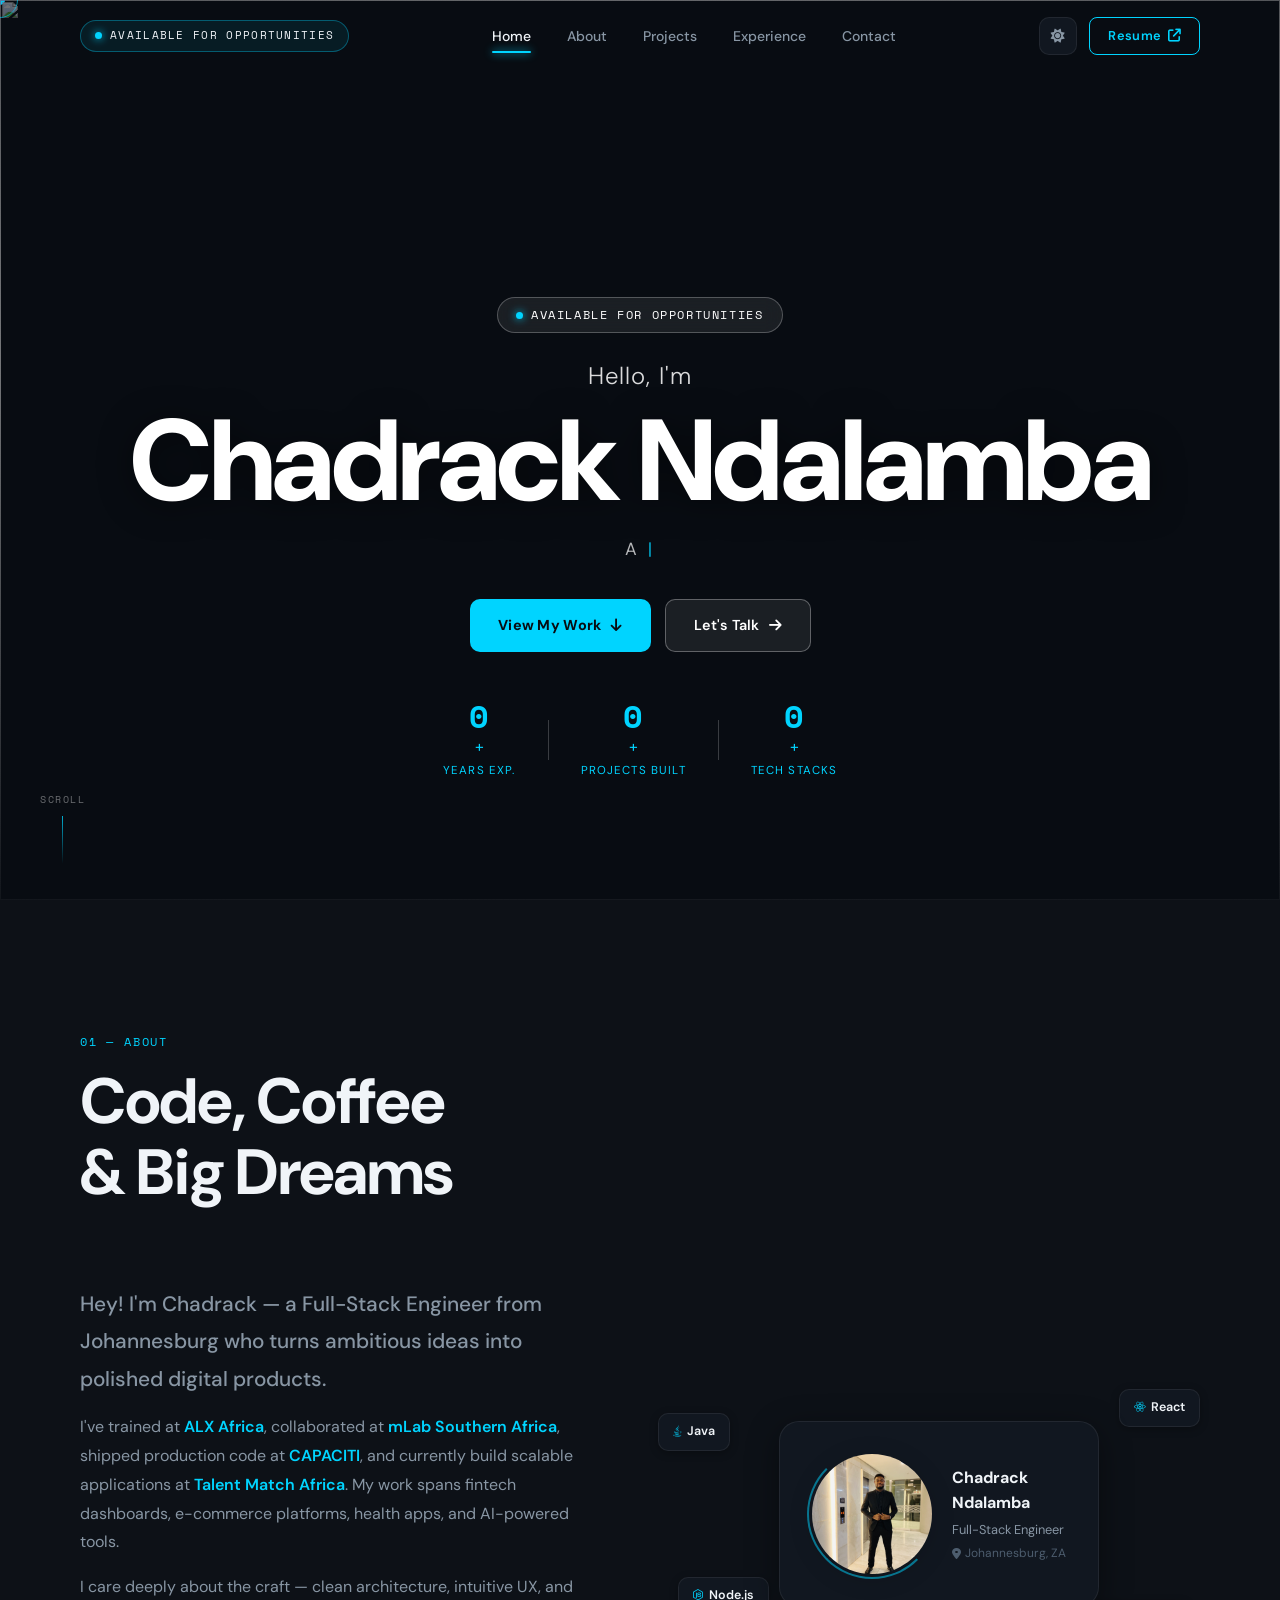
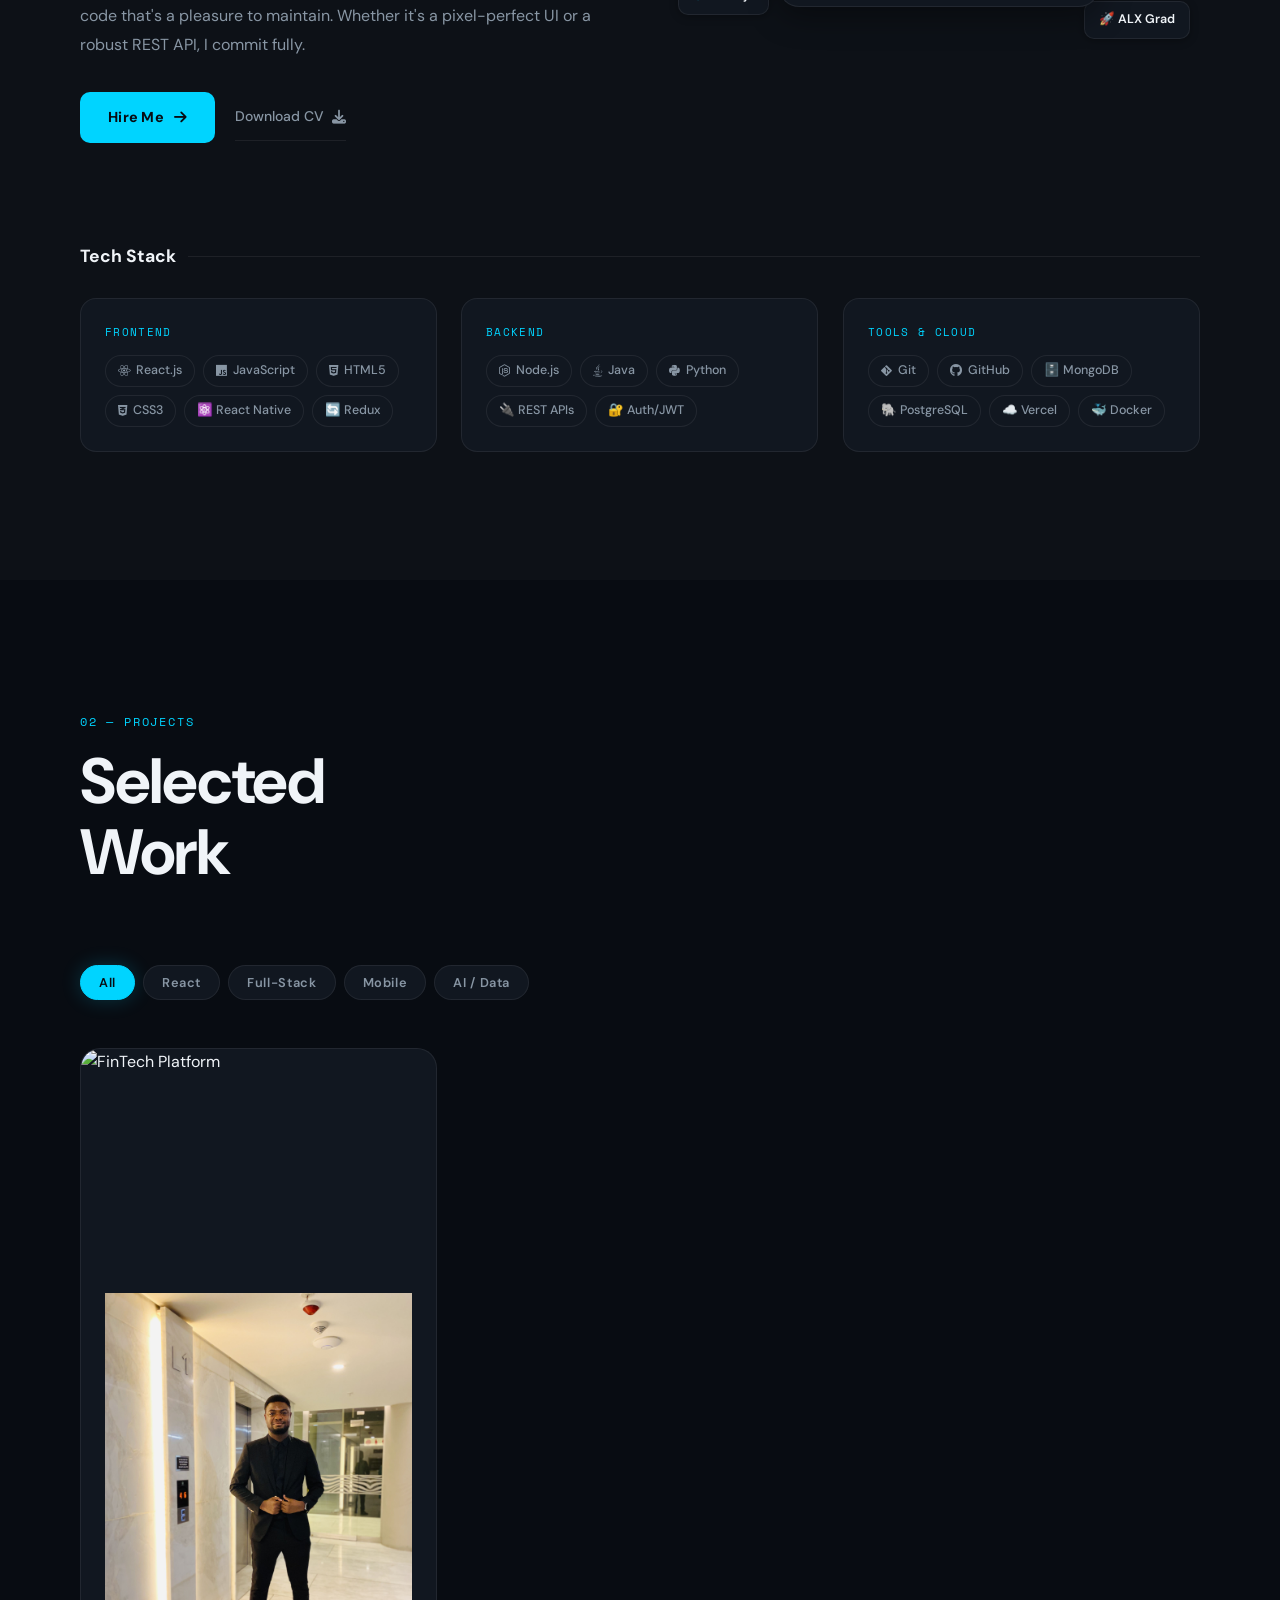
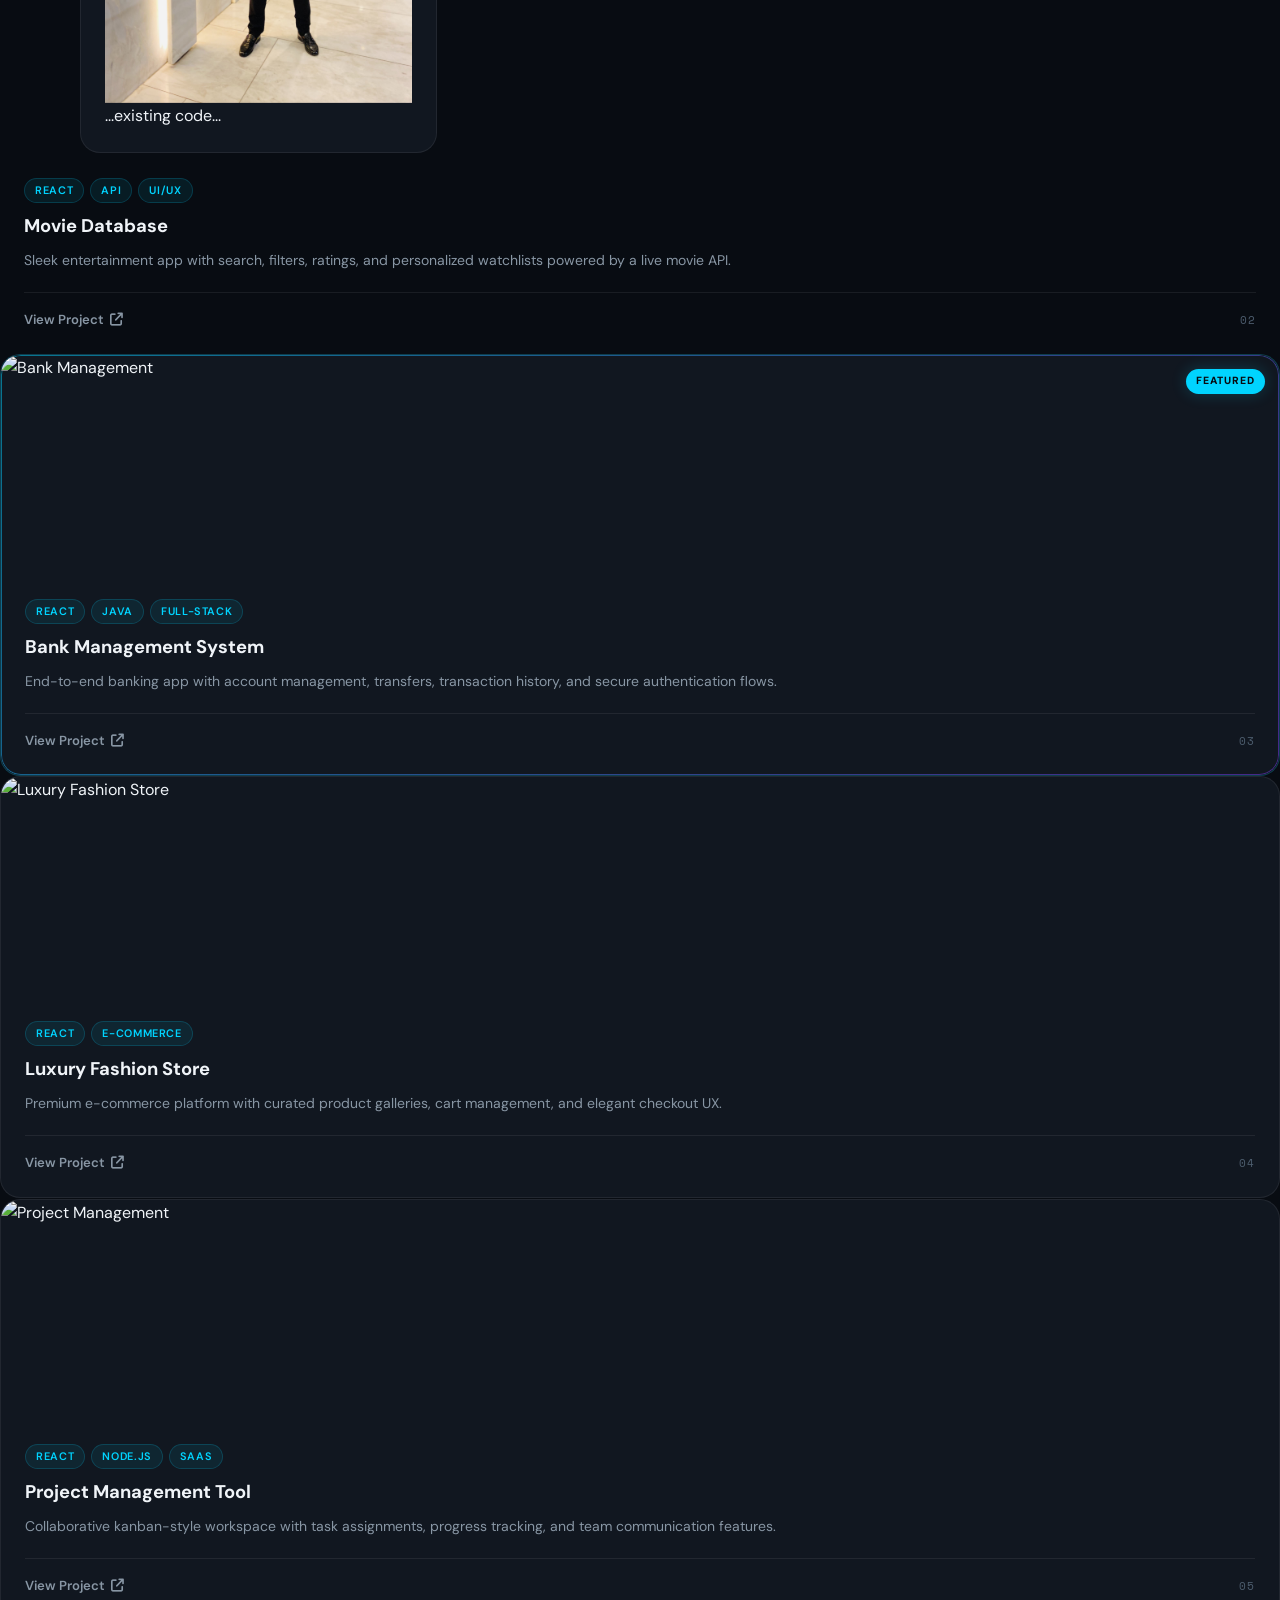
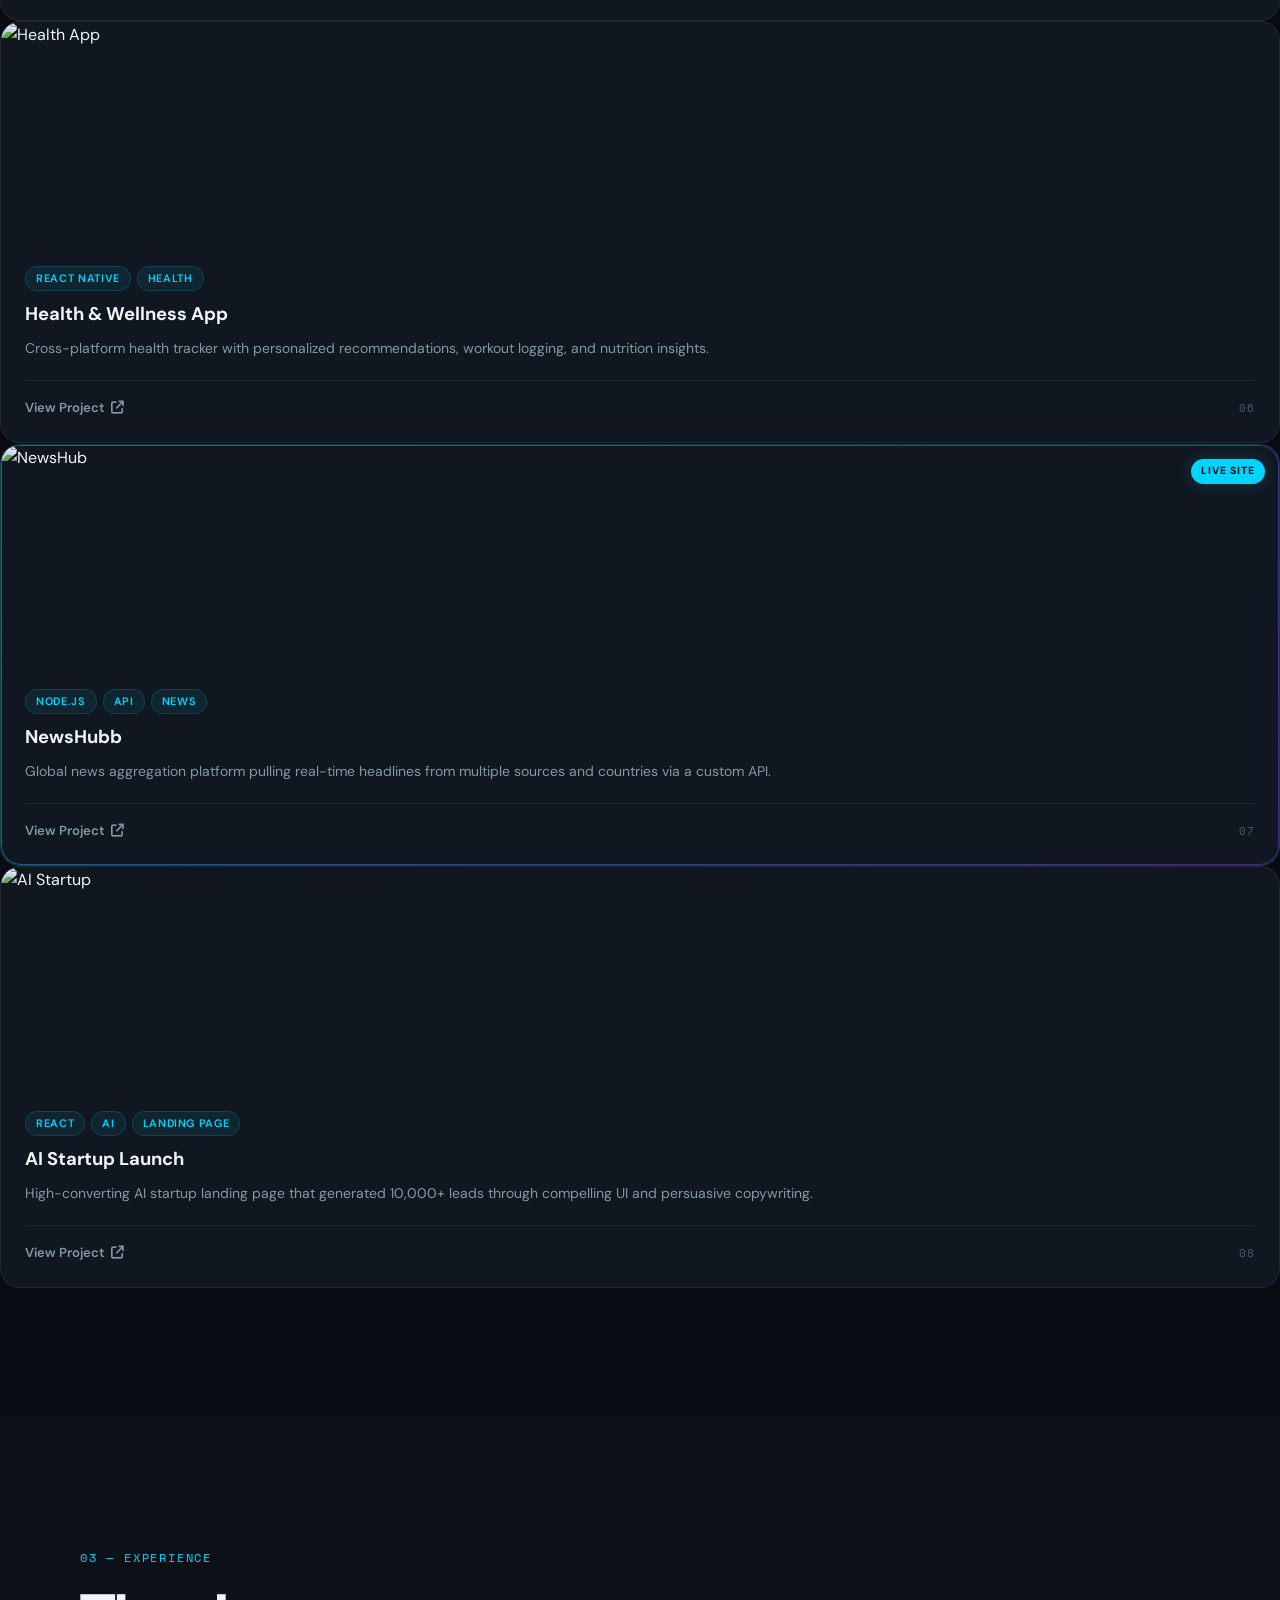
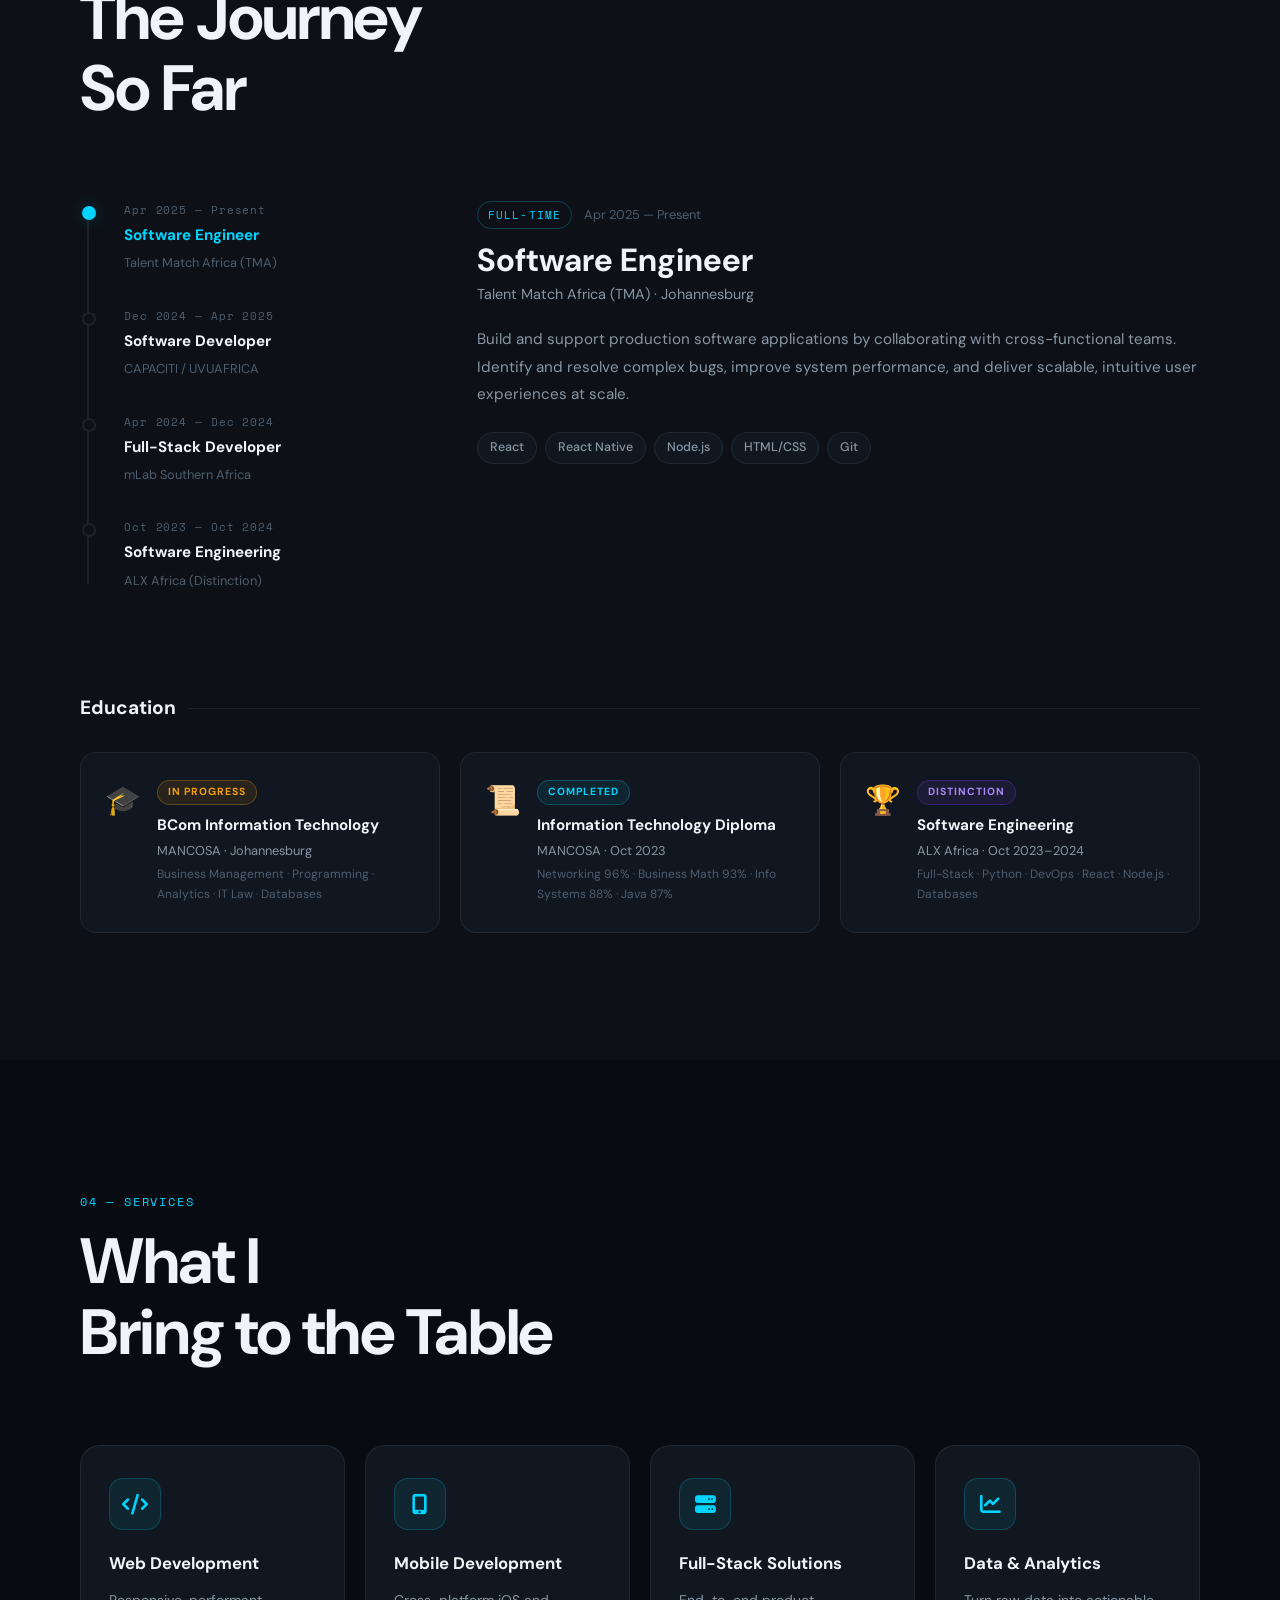
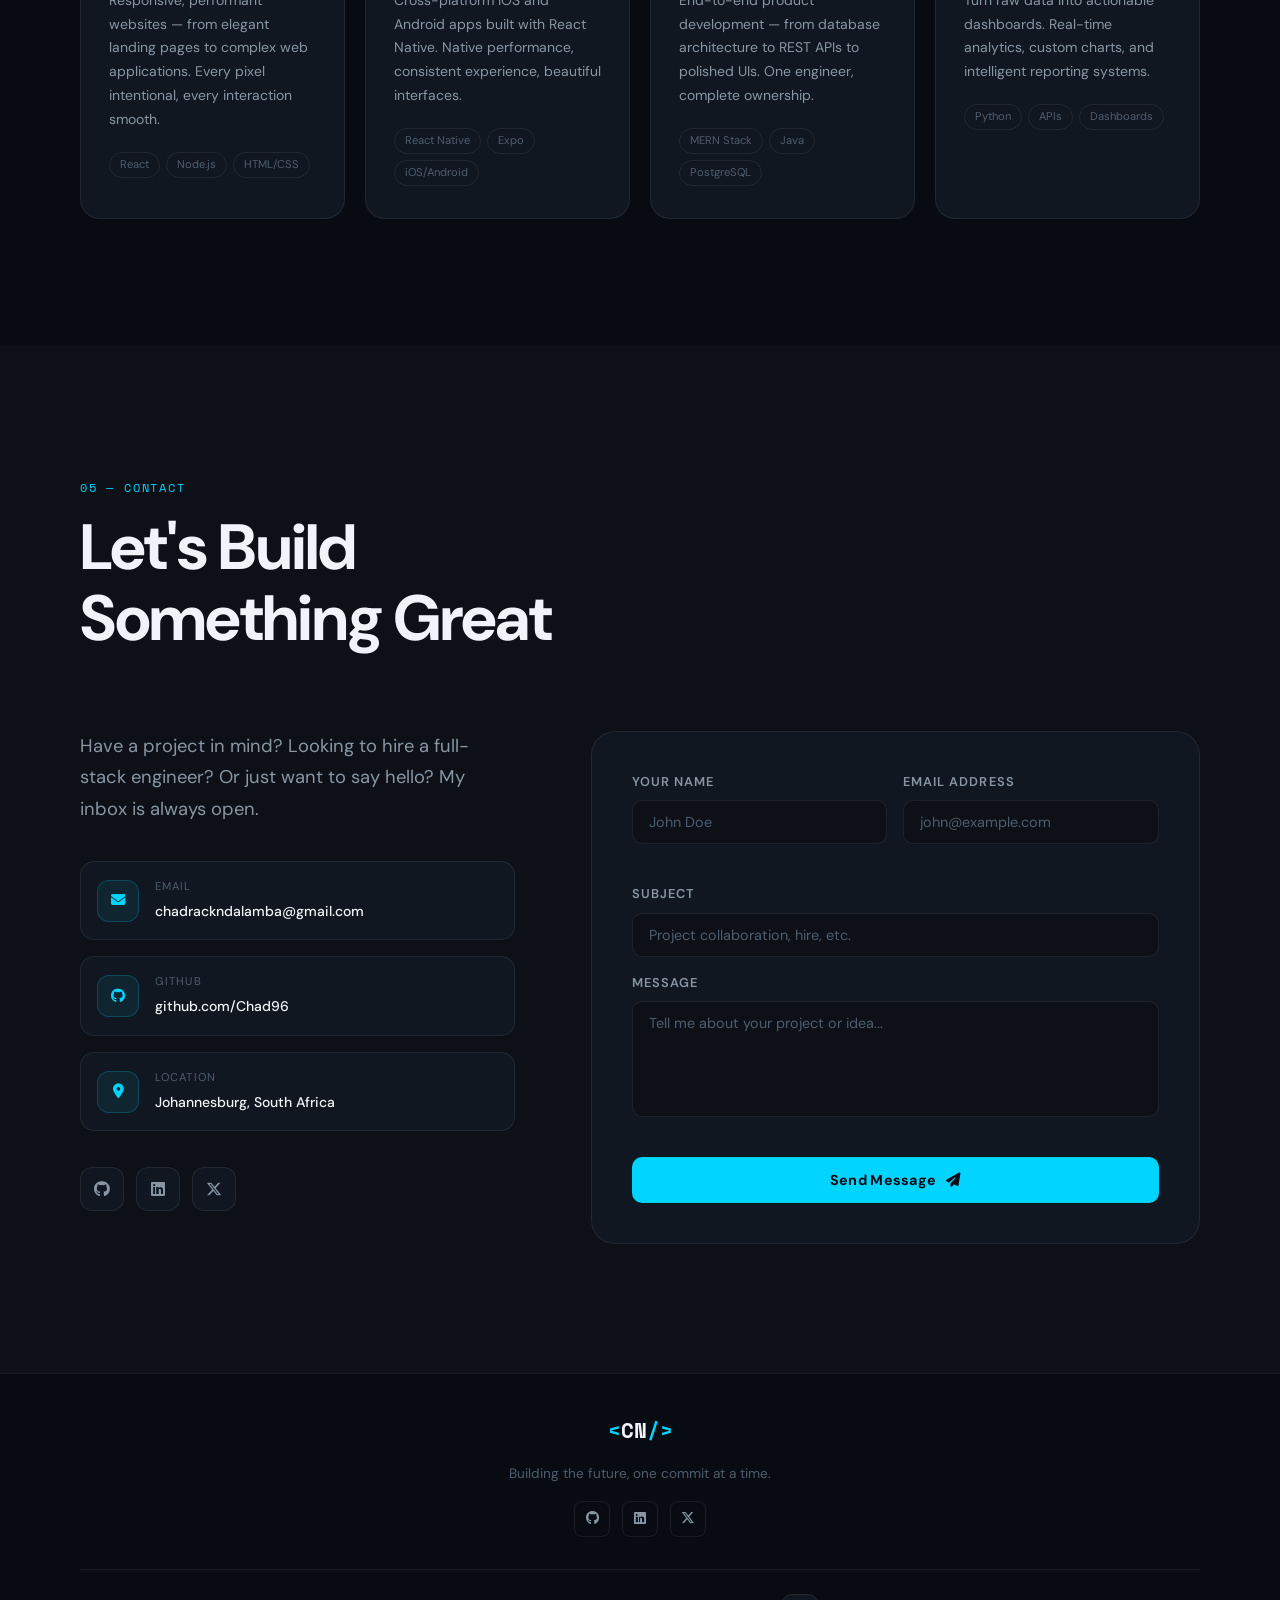
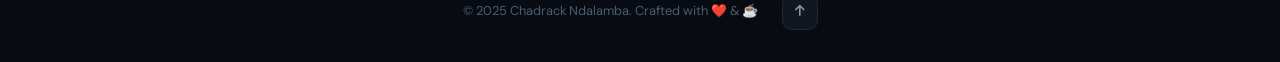
==== commit 2c3b437c: "All issues sorted" ====
--- a/portfolio.html
+++ b/portfolio.html
@@ -2745,7 +2745,7 @@
               <div class="contact-icon"><i class="fas fa-envelope"></i></div>
               <div>
                 <span class="contact-label">Email</span>
-                <span class="contact-value">chadrack.ndalamba@gmail.com</span>
+                <span class="contact-value">chadrackndalamba@gmail.com</span>
               </div>
             </a>
             <a href="https://github.com/Chad96" target="_blank" class="contact-item">
